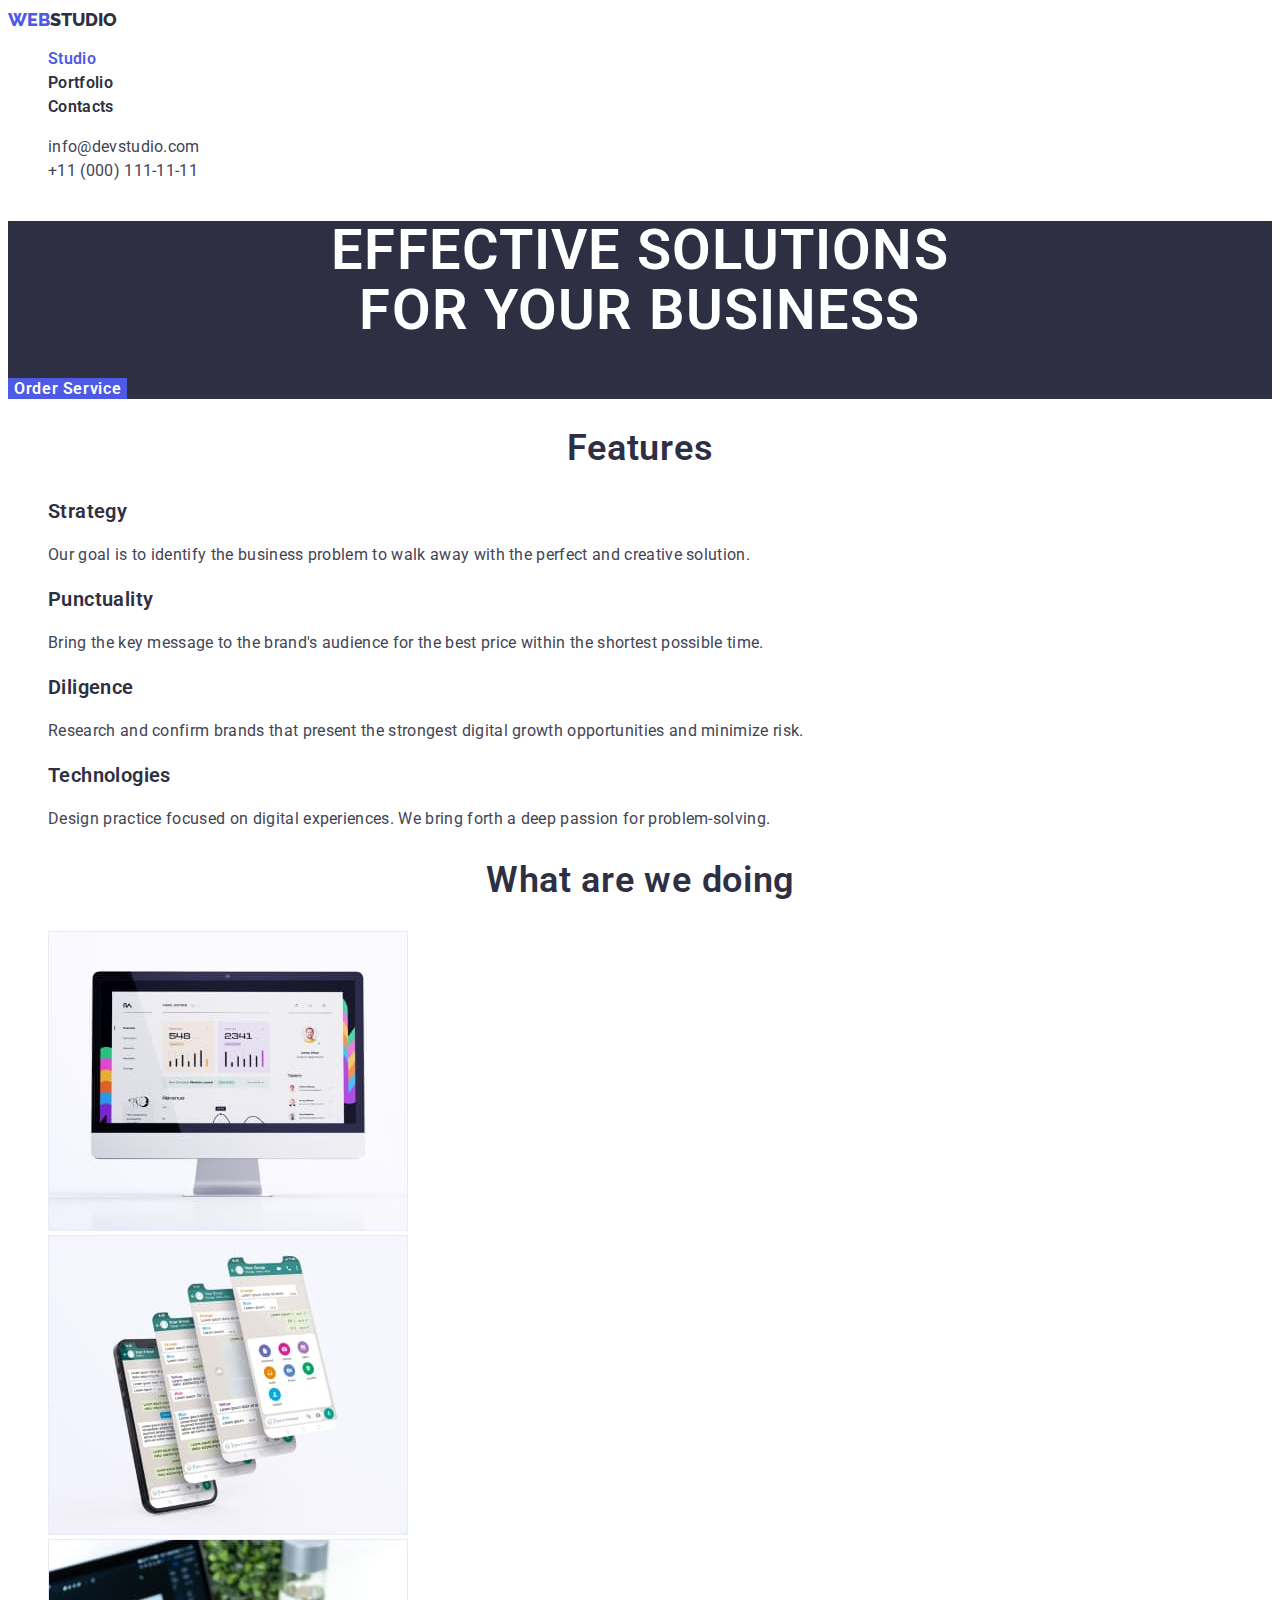
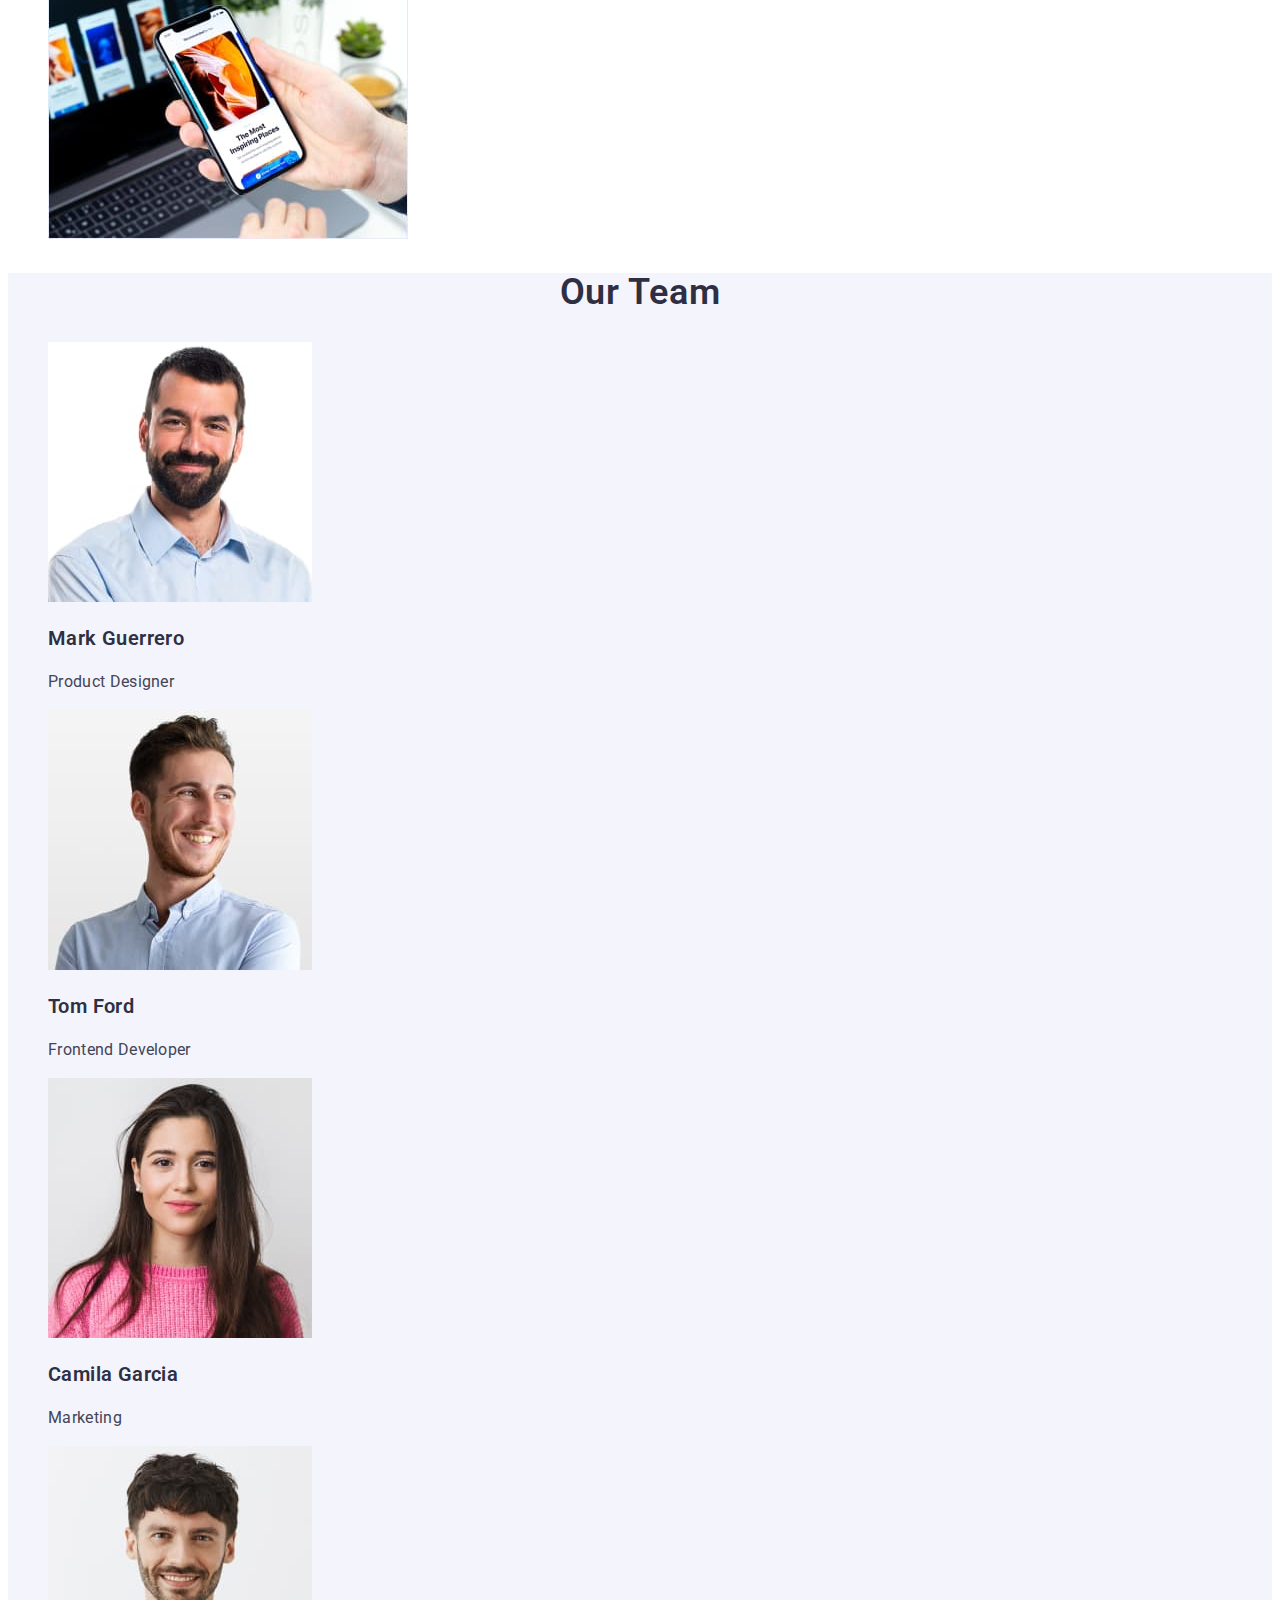
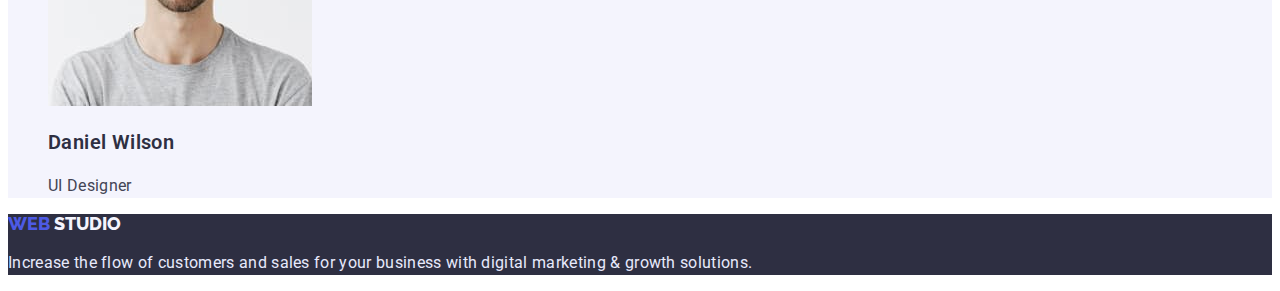
==== index.html @ 4eafece8 "Initial commit" ====
<!DOCTYPE html>
<html lang="en">
  <head>
    <meta charset="UTF-8">
    <meta http-equiv="X-UA-Compatible" content="IE=edge">
    <meta name="viewport" content="width=device-width, initial-scale=1.0">
    <title>Студія</title>
    <link rel="preconnect" href="https://fonts.googleapis.com"> 
    <link rel="preconnect" href="https://fonts.gstatic.com" crossorigin> 
    <link href="https://fonts.googleapis.com/css2?family=Raleway:wght@800&family=Roboto:wght@400;500;700;900&display=swap" rel="stylesheet">
    <link rel="stylesheet" href="./css/styles.css">
  </head>
  <body>
    <!--Header-->
    <header>
      <!--site nav-->
        
            <nav>
              <a class="header-logo" href="./index.html">
                <span class="web">Web</span><span class="studio">Studio</span> 
              </a>
              <ul class="list">
                <li>
                   <a class="link  current" href="./index.html">Studio</a>
                </li>
                <li>
                    <a class="link" href="./portfolio.html">Portfolio</a>
                </li>
                <li>
                    <a class="link" href="">Contacts</a>
                </li>
              </ul>
            </nav>

          <!--Contacts-->
          
          <address class="adress">
            <ul class="list contacts">
              <li>
                <a class="contact-link" href="mailto:info@devstudio.com">info@devstudio.com</a>
              </li>
              <li>
                <a class="contact-link" href="tel:+110001111111">+11 (000) 111-11-11</a>
              </li>
            </ul>
         </address>  
    </header>
    <main>
      <!--Hero-->
      <section class="hero">
        <h1 class="hero-title">Effective Solutions <br> for Your Business</h1>
        <button class="button hero-btn" type="button">Order Service</button>
      </section>
      <!--Features-->
      <section class="features">
        <h2 class="features-title">Features</h2>
        <ul class="list">
          <li>
            <h3 class="title">Strategy</h3>
            <p class="text">
              Our goal is to identify the business problem to walk away with the
              perfect and creative solution.
            </p>
          </li>
          <li>
            <h3 class="title">Punctuality</h3>
            <p class="text">
              Bring the key message to the brand's audience for the best price
              within the shortest possible time.
            </p>
          </li>
          <li>
            <h3 class="title">Diligence</h3>
            <p class="text">
              Research and confirm brands that present the strongest digital
              growth opportunities and minimize risk.
            </p>
          </li>
          <li>
            <h3 class="title">Technologies</h3>
            <p class="text">
              Design practice focused on digital experiences. We bring forth a
              deep passion for problem-solving.
            </p>
          </li>
        </ul>
      </section>
      <!--Work-->
      <section class="work">
        <h2 class="work-title">What are we doing</h2>
        <ul class="list">
          <li>
            <img src="./images/Rectangle71.jpg" alt="Macbook" width="360">
          </li>
          <li>
            <img src="./images/img2.jpg" alt="Iphones" width="360">
          </li>
          <li>
            <img src="./images/img3.jpg" alt="Laptop and phone" width="360">
          </li>
        </ul>
      </section>
      <!--Team-->
      <section class="team">
        <h2 class="team-title">Our Team</h2>
        <ul class="list">
          <li>
            <img src="./images/img.jpg" alt="Product Designer" width="264">
            <h3 class="title">Mark Guerrero</h3>
            <p class="text">Product Designer</p>
          </li>
          <li>
            <img src="./images/img4.jpg" alt="Frontend Developer" width="264">
            <h3 class="title">Tom Ford</h3>
            <p class="text">Frontend Developer</p>
          </li>
          <li>
            <img src="./images/img5.jpg" alt="Marketing" width="264">
            <h3 class="title">Camila Garcia</h3>
            <p class="text">Marketing</p>
          </li>
          <li>
            <img src="./images/img6.jpg" alt="UI Designer" width="264">
            <h3 class="title">Daniel Wilson</h3>
            <p class="text">UI Designer</p>
          </li>
        </ul>
      </section>
    </main>
    <!--Footer-->
    <footer class="footer">
      <a class="footer-logo" href="./index.html"> <span class="web" >Web</span> <span class="studio" >Studio</span> 
      </a>
      <p class="text footer-text">
        Increase the flow of customers and sales for your business with digital
        marketing & growth solutions.
      </p>
    </footer>
  </body>
</html>
---- css/styles.css ----
/*Основные цвета*/
:root {
 --text: #434455;
 --dark: #2E2F42;
--primary-brand: #4D5AE5;
--white: #FFFFFF;
--light: #F4F4FD;
--accent: #E7E9FC;
--pressed-state: #404BBF;
--success:#31D0AA;
}

body {
    color: var(--text);
    background-color: var(--white);

    font-family: roboto, sans-serif;
}

.list {
    list-style: none;
}

/*Студія*/

/*Logo*/

.header-logo {
    font-family: raleway, sans-serif;
    font-weight: 800;
    font-size: 18px;
    line-height: 1.3;

    text-decoration: none;
    text-transform: uppercase;
}

.footer-logo {
    font-family: raleway, sans-serif;
    font-weight: 800;
    font-size: 18px;
    line-height: 1.16;

    text-decoration: none;
    text-transform: uppercase;
}

.web {
    color: var(--primary-brand)
}

.header-logo .studio {
    color: var(--dark);
}

.footer-logo .studio {
    color: var(--light);
}

/*Site nav*/

.link {
    color: var(--dark);

    font-weight: 600;
    font-size: 16px;
    line-height: 1.5;

    letter-spacing: 0.02em;
}

.link:hover {
    color: var(--primary-brand);
}

.link:focus {
    color: var(--primary-brand);
}

.link.current {
    color: var(--primary-brand);
}

/*Contacts*/

.contact-link {
    color: var(--text);

    font-size: 16px;
    line-height: 1.5;

    letter-spacing: 0.02em;
}

.contact-link:hover {
    color: var(--primary-brand);
}

.contact-link:focus {
    color: var(--primary-brand);
}

.link, .contact-link {
    text-decoration: none;
}

/*Adress*/

.adress {
    font-style: normal;
}

/*Hero*/
.hero {
    background-color: var(--dark);
}

.hero-title {
    color: var(--white);
    font-weight: 600;
    font-size: 56px;
    line-height: 1.07;
    letter-spacing: 0.02em;

    text-align: center;
    text-transform: uppercase;
    
}

.hero-btn {
    cursor: pointer;

    color: var(--white);
    background-color: var(--primary-brand);

    font-family: inherit;
    font-weight: 600;
    font-size: 16px;
    line-height: 1.19;
    letter-spacing: 0.04em;
     
    border: transparent;
    font-family: inherit;
}


.features-title, .work-title, .team-title, .portfolio-title {
    color: var(--dark);

    font-weight: 600;
    font-size: 36px;
    line-height: 1.11;
    text-align: center;
    letter-spacing: 0.02em;
} 

.title {
    color: var(--dark);

    font-weight: 600;
    font-size: 20px;
    line-height: 1.2;
    letter-spacing: 0.02em;
}

.text {
    color: var(--text);

    font-size: 16px;
    line-height: 1.5;
    letter-spacing: 0.02em;
}

.team {
    background-color: var(--light);
}

/*Footer*/

.footer {
    background-color: var(--dark);
}

.text.footer-text {
    color: var(--accent);  
}

/*Портфоліо*/

.filter-btn {
    cursor: pointer;

    color: var(--primary-brand);
    background-color: var(--light); 
    
    font-family: inherit;
    font-weight: 600;
    font-size: 16px;
    line-height: 1.5;
    letter-spacing: 0.04em;
    
    border: transparent;
}

.filter-btn:hover {
    background-color: var(--pressed-state);
    color: var(--white);
}

.filter-btn:focus {
    background-color: var(--pressed-state);
    color: var(--white);
}

.link.current {
    color: var(--primary-brand);
}
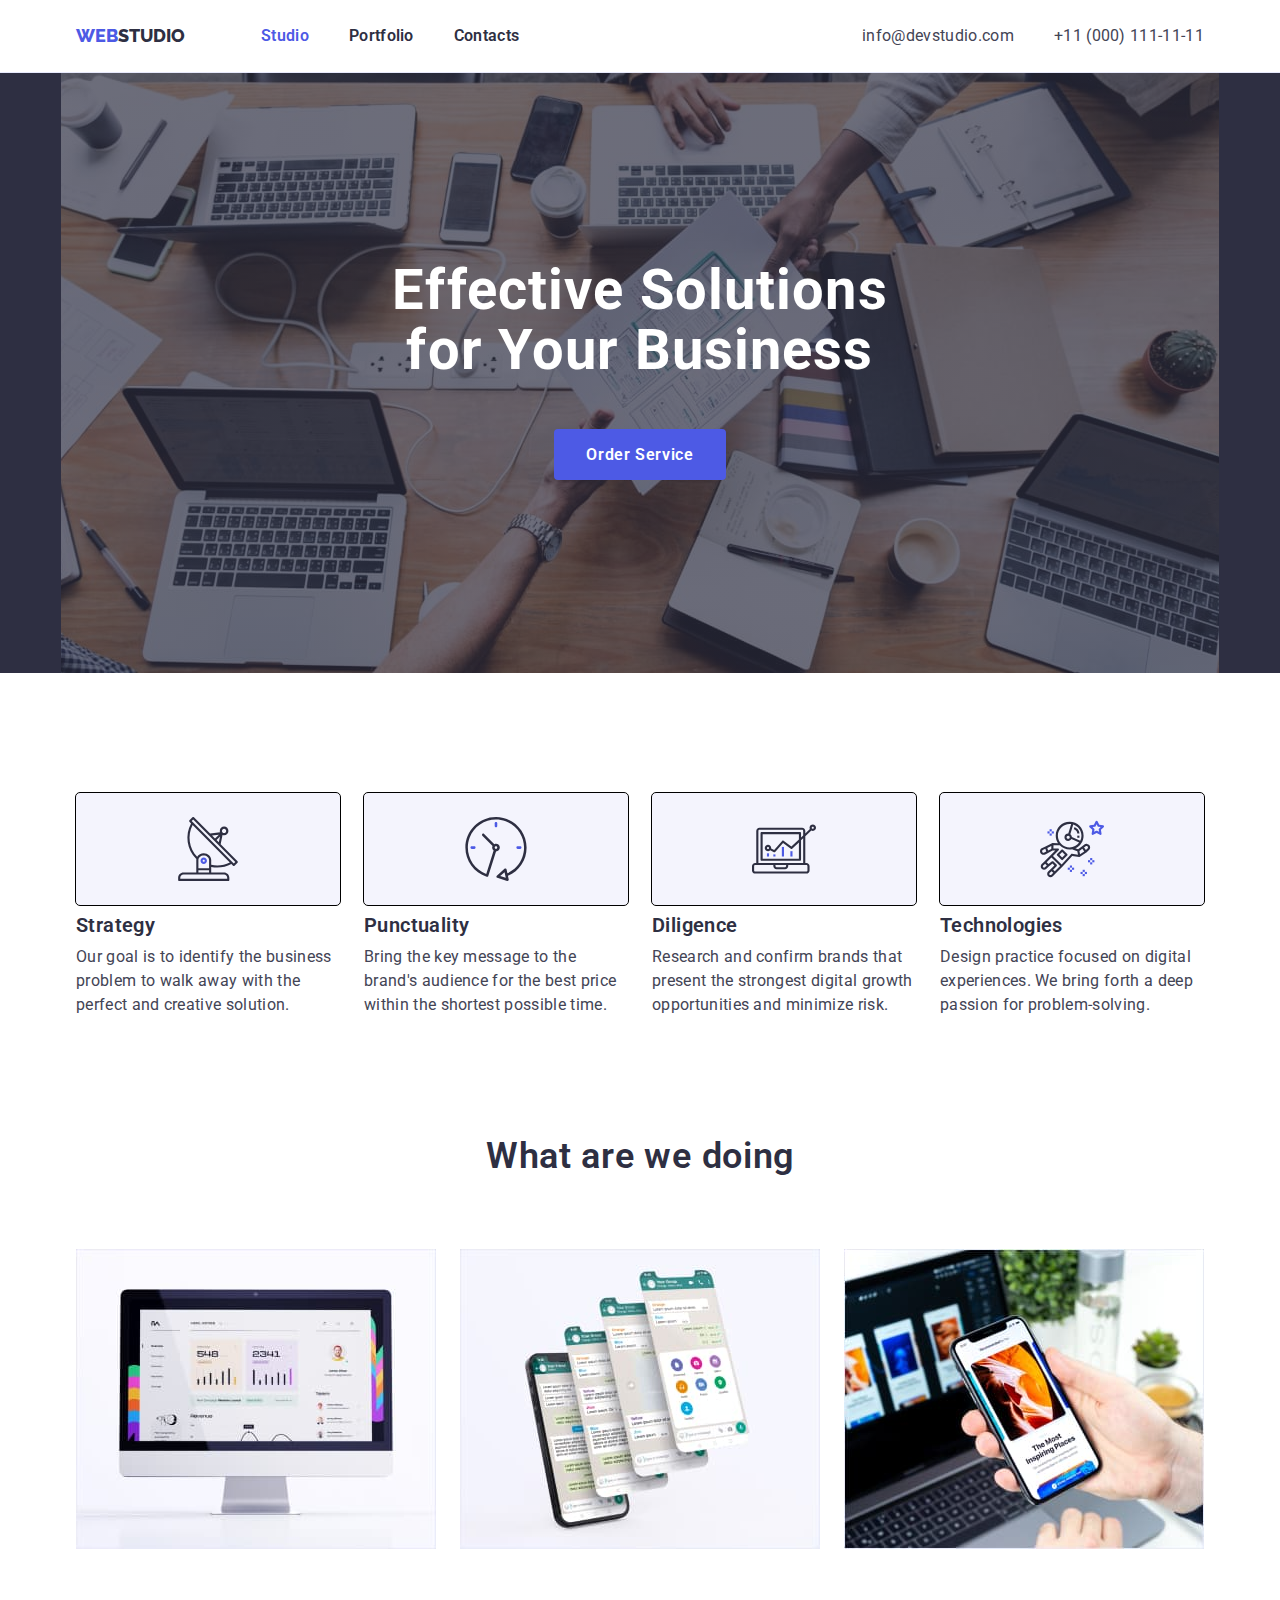
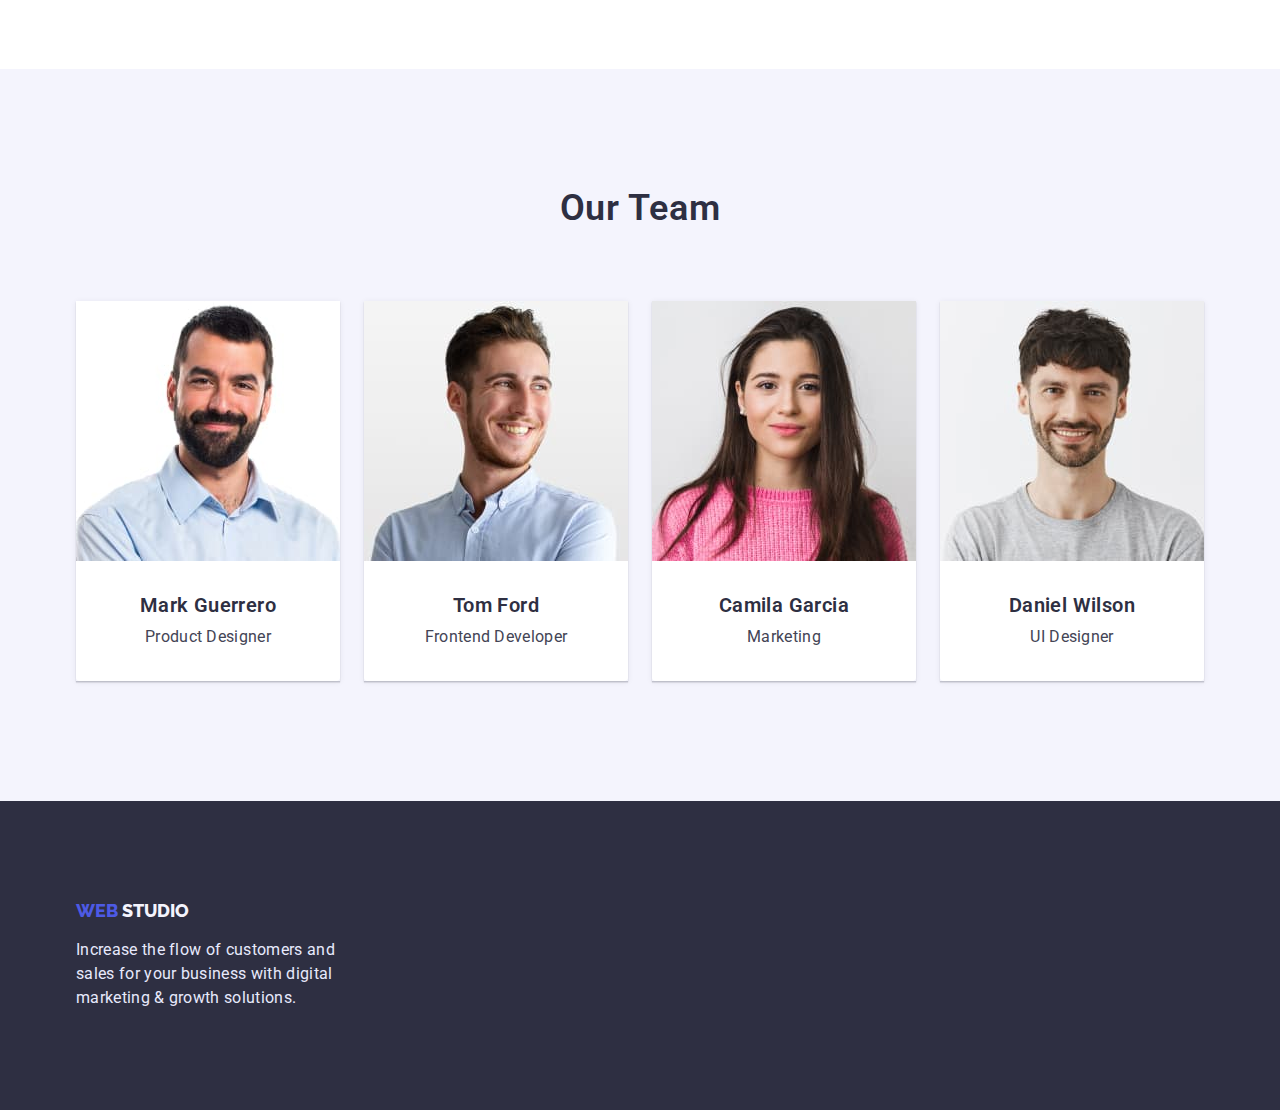
==== commit 65316fbe: "update bg image and Feature icons" ====
--- a/index.html
+++ b/index.html
@@ -8,133 +8,164 @@
     <link rel="preconnect" href="https://fonts.googleapis.com"> 
     <link rel="preconnect" href="https://fonts.gstatic.com" crossorigin> 
     <link href="https://fonts.googleapis.com/css2?family=Raleway:wght@800&family=Roboto:wght@400;500;700;900&display=swap" rel="stylesheet">
+    <link rel="stylesheet" href="https://cdnjs.cloudflare.com/ajax/libs/modern-normalize/1.1.0/modern-normalize.css">
     <link rel="stylesheet" href="./css/styles.css">
   </head>
   <body>
     <!--Header-->
-    <header>
+    <header class="header">
       <!--site nav-->
-        
-            <nav>
+          <div class="container main-nav">
+            <nav class="main-nav">
               <a class="header-logo" href="./index.html">
                 <span class="web">Web</span><span class="studio">Studio</span> 
               </a>
-              <ul class="list">
-                <li>
+              <ul class="site-nav list">
+                <li class="item">
                    <a class="link  current" href="./index.html">Studio</a>
                 </li>
-                <li>
+                <li class="item">
                     <a class="link" href="./portfolio.html">Portfolio</a>
                 </li>
-                <li>
+                <li class="item">
                     <a class="link" href="">Contacts</a>
                 </li>
               </ul>
-            </nav>
-
-          <!--Contacts-->
-          
-          <address class="adress">
-            <ul class="list contacts">
-              <li>
-                <a class="contact-link" href="mailto:info@devstudio.com">info@devstudio.com</a>
-              </li>
-              <li>
-                <a class="contact-link" href="tel:+110001111111">+11 (000) 111-11-11</a>
-              </li>
-            </ul>
-         </address>  
+            </nav> 
+            <!--Contacts-->
+            <address class="adress">
+              <ul class="list contacts">
+                <li class="item">
+                  <a class="contact-link" href="mailto:info@devstudio.com">info@devstudio.com</a>
+                </li>
+                <li class="item">
+                  <a class="contact-link" href="tel:+110001111111">+11 (000) 111-11-11</a>
+                </li>
+              </ul>
+            </address> 
+          </div>
     </header>
     <main>
       <!--Hero-->
       <section class="hero">
-        <h1 class="hero-title">Effective Solutions <br> for Your Business</h1>
-        <button class="button hero-btn" type="button">Order Service</button>
+          <div class="container overlay"> 
+            
+              <h1 class="hero-title">Effective Solutions for Your Business</h1>
+              <button class="hero-btn" type="button">Order Service</button>
+            
+          </div>         
       </section>
+        
+        
       <!--Features-->
       <section class="features">
-        <h2 class="features-title">Features</h2>
-        <ul class="list">
-          <li>
+        <div class="container">
+          <h2 class="features-title">Features</h2>
+        <ul class="list feature-list">
+
+          <li class="item antenna">
             <h3 class="title">Strategy</h3>
             <p class="text">
               Our goal is to identify the business problem to walk away with the
               perfect and creative solution.
             </p>
           </li>
-          <li>
+
+          <li class="item clock">
             <h3 class="title">Punctuality</h3>
             <p class="text">
               Bring the key message to the brand's audience for the best price
               within the shortest possible time.
             </p>
           </li>
-          <li>
+
+          <li class="item diagram">
             <h3 class="title">Diligence</h3>
             <p class="text">
               Research and confirm brands that present the strongest digital
               growth opportunities and minimize risk.
             </p>
           </li>
-          <li>
+
+          <li class="item astronaut">
             <h3 class="title">Technologies</h3>
             <p class="text">
               Design practice focused on digital experiences. We bring forth a
               deep passion for problem-solving.
             </p>
           </li>
+
         </ul>
+        </div>
+        
       </section>
       <!--Work-->
-      <section class="work">
-        <h2 class="work-title">What are we doing</h2>
-        <ul class="list">
-          <li>
-            <img src="./images/Rectangle71.jpg" alt="Macbook" width="360">
+      <section class="work-content">
+        <div class="container">
+          <h2 class="work-title">What are we doing</h2>
+        <ul class="list work-list">
+          <li class="work-element">
+            <img class="image" src="./images/Rectangle71.jpg" alt="Macbook" width="360">
           </li>
-          <li>
-            <img src="./images/img2.jpg" alt="Iphones" width="360">
+          <li class="work-element">
+            <img class="image" src="./images/img2.jpg" alt="Iphones" width="360">
           </li>
-          <li>
-            <img src="./images/img3.jpg" alt="Laptop and phone" width="360">
+          <li class="work-element">
+            <img class="image" src="./images/img3.jpg" alt="Laptop and phone" width="360">
           </li>
         </ul>
+        </div>
+        
       </section>
       <!--Team-->
       <section class="team">
-        <h2 class="team-title">Our Team</h2>
-        <ul class="list">
-          <li>
-            <img src="./images/img.jpg" alt="Product Designer" width="264">
-            <h3 class="title">Mark Guerrero</h3>
-            <p class="text">Product Designer</p>
+        <div class="container">
+          <h2 class="team-title">Our Team</h2>
+        <ul class="list team-list">
+          <li class="team-element">
+            <img class="image" src="./images/img.jpg" alt="Product Designer" width="264">
+            <div class="team-content">
+              <h3 class="title">Mark Guerrero</h3>
+              <p class="text">Product Designer</p>
+            </div>
           </li>
-          <li>
-            <img src="./images/img4.jpg" alt="Frontend Developer" width="264">
-            <h3 class="title">Tom Ford</h3>
-            <p class="text">Frontend Developer</p>
+          <li class="team-element">
+            <img class="image" src="./images/img4.jpg" alt="Frontend Developer" width="264">
+            <div class="team-content">
+              <h3 class="title">Tom Ford</h3>
+              <p class="text">Frontend Developer</p>
+            </div>           
           </li>
-          <li>
-            <img src="./images/img5.jpg" alt="Marketing" width="264">
-            <h3 class="title">Camila Garcia</h3>
-            <p class="text">Marketing</p>
+          <li class="team-element">
+            <img class="image" src="./images/img5.jpg" alt="Marketing" width="264">
+            <div class="team-content">
+              <h3 class="title">Camila Garcia</h3>
+              <p class="text">Marketing</p>
+            </div>            
           </li>
-          <li>
-            <img src="./images/img6.jpg" alt="UI Designer" width="264">
-            <h3 class="title">Daniel Wilson</h3>
-            <p class="text">UI Designer</p>
+          <li class="team-element">
+            <img class="image" src="./images/img6.jpg" alt="UI Designer" width="264">
+            <div class="team-content">
+              <h3 class="title">Daniel Wilson</h3>
+              <p class="text">UI Designer</p>
+            </div>            
           </li>
         </ul>
+        </div>
+        
       </section>
     </main>
     <!--Footer-->
     <footer class="footer">
-      <a class="footer-logo" href="./index.html"> <span class="web" >Web</span> <span class="studio" >Studio</span> 
-      </a>
-      <p class="text footer-text">
-        Increase the flow of customers and sales for your business with digital
-        marketing & growth solutions.
-      </p>
+      <div class="container">
+        <a class="footer-logo" href="./index.html"> <span class="web" >Web</span> <span class="studio" >Studio</span> 
+          </a>
+          <p class="text footer-text">
+            Increase the flow of customers and sales for your business with digital
+            marketing & growth solutions.
+          </p>
+      </div>
+      
     </footer>
   </body>
 </html>
--- a/css/styles.css
+++ b/css/styles.css
@@ -10,15 +10,48 @@
 --success:#31D0AA;
 }
 
+html {
+box-sizing: border-box;
+}
+
+*,
+*: :before,
+*: :after {
+box-sizing: inherit;
+}
+
 body {
     color: var(--text);
     background-color: var(--white);
 
     font-family: roboto, sans-serif;
+
+    margin: 0;
+}
+
+h1, h2, h3, p, ul {
+    margin-top: 0;
+    margin-bottom: 0;
+}
+
+.container {
+  
+    width: 1158px;
+    margin-left: auto;
+    margin-right: auto;
+    padding-left: 15px;
+    padding-right: 15px;
+    
+}
+
+.header {
+    border-bottom: 1px solid #E7E9FC;
 }
 
 .list {
     list-style: none;
+    margin: 0;
+    padding: 0;
 }
 
 /*Студія*/
@@ -33,6 +66,8 @@
 
     text-decoration: none;
     text-transform: uppercase;
+
+    display: inline-block;
 }
 
 .footer-logo {
@@ -43,6 +78,10 @@
 
     text-decoration: none;
     text-transform: uppercase;
+
+    display: inline-block;
+   
+    margin-bottom: 16px;
 }
 
 .web {
@@ -57,9 +96,30 @@
     color: var(--light);
 }
 
+
+
+.main-nav,
+.adress {
+    display: flex;
+    align-items: center;
+}
+    
+
 /*Site nav*/
 
-.link {
+.site-nav {
+    display: flex;
+
+    margin-left: 76px;
+}
+
+.site-nav .item:not(:last-child) {
+    margin-right: 40px;
+}
+
+.site-nav .link {
+    display: block;
+
     color: var(--dark);
 
     font-weight: 600;
@@ -67,6 +127,9 @@
     line-height: 1.5;
 
     letter-spacing: 0.02em;
+
+    padding-top: 24px;
+    padding-bottom: 24px;
 }
 
 .link:hover {
@@ -82,6 +145,14 @@
 }
 
 /*Contacts*/
+
+.contacts {
+    display: flex;
+}
+
+.contacts .item:not(:last-child) {
+    margin-right: 40px;
+}
 
 .contact-link {
     color: var(--text);
@@ -108,26 +179,52 @@
 
 .adress {
     font-style: normal;
+
+    margin-left: auto;
 }
 
 /*Hero*/
+
 .hero {
+    text-align: center;
     background-color: var(--dark);
-}
+
+    }
+
+.container.overlay {
+    max-width: 1440px;
+    height: 600px;
+    margin-right: auto;
+    margin-left: auto;
+
+    background-image: linear-gradient(rgba(46, 47, 66, 0.7), rgba(46, 47, 66, 0.7)),
+    url(../images/people-office.jpg);
+    background-size: cover;
+    background-repeat: no-repeat;
+    background-position: center;
+}
+
+
 
 .hero-title {
     color: var(--white);
-    font-weight: 600;
+    font-weight: 700;
     font-size: 56px;
     line-height: 1.07;
     letter-spacing: 0.02em;
 
-    text-align: center;
-    text-transform: uppercase;
-    
+    width: 496px;
+
+    margin-left: auto;
+    margin-right: auto;
+    margin-bottom: 48px;
+
+    padding-top: 188px;
 }
 
 .hero-btn {
+    display: inline-block;
+
     cursor: pointer;
 
     color: var(--white);
@@ -138,13 +235,18 @@
     font-size: 16px;
     line-height: 1.19;
     letter-spacing: 0.04em;
+
+    align-items: center;
+    padding: 16px 32px 16px 32px;
+    min-width: 169px;
+    border-radius: 4px;
      
     border: transparent;
     font-family: inherit;
 }
 
 
-.features-title, .work-title, .team-title, .portfolio-title {
+.work-title, .team-title, .portfolio-title {
     color: var(--dark);
 
     font-weight: 600;
@@ -152,7 +254,89 @@
     line-height: 1.11;
     text-align: center;
     letter-spacing: 0.02em;
+    margin-top: 0;
 } 
+
+/*Features*/
+
+.features {
+    padding-top: 120px;
+    padding-bottom: 120px;
+}
+
+.feature-list {
+    display: flex;
+}
+
+.feature-list .item {
+    width: 264px;
+}
+
+.feature-list > .item::before { 
+    content: "";
+    height: 112px;
+    display: block;
+    outline: 1px solid black;
+    background-size: auto;
+    background-repeat: no-repeat;
+    background-position: center;
+    background-color: #F4F4FD;
+    border-radius: 4px;
+
+    margin-bottom: 8px;
+    
+}
+
+.item.antenna::before {
+    background-image: url(../images/antenna.svg)
+}
+
+.item.clock::before {
+    background-image: url(../images/clock.svg);
+}
+
+.item.diagram::before {
+   background-image: url(../images/diagram.svg); 
+}
+.item.astronaut::before {
+    background-image: url(../images/astronaut.svg);
+}
+
+.feature-list .item:not(:last-child) {
+    margin-right: 24px;
+}
+
+.features-title {
+    color: var(--dark);
+
+    font-weight: 600;
+    font-size: 36px;
+    line-height: 1.11;
+    text-align: center;
+    letter-spacing: 0.02em;
+    
+    display: none;
+}
+
+/*Work*/
+
+.work-content {
+    padding-top: 0;
+    padding-bottom: 120px; 
+}
+
+.work-list {
+    display: flex;
+}
+
+.work-element {
+    width: 360px;
+    margin-right: 24px;
+}
+
+.work-element:last-child {
+    margin-right: 0;
+}
 
 .title {
     color: var(--dark);
@@ -161,6 +345,8 @@
     font-size: 20px;
     line-height: 1.2;
     letter-spacing: 0.02em;
+
+    margin-bottom: 8px;
 }
 
 .text {
@@ -171,21 +357,87 @@
     letter-spacing: 0.02em;
 }
 
+.work-title, .team-title {
+    margin-bottom: 72px;
+}
+
+/*Team*/
+
 .team {
     background-color: var(--light);
+    padding-top: 120px;
+    padding-bottom: 120px;
+
+}
+
+.team-list {
+    display: flex;
+}
+
+.team-element {
+    margin-right: 24px;
+
+    box-shadow: 0px 1px 6px rgba(46, 47, 66, 0.08), 0px 1px 1px rgba(46, 47, 66, 0.16), 0px 2px 1px rgba(46, 47, 66, 0.08);
+}
+
+.team-element:last-child {
+    margin-right: 0;
+}
+
+img {
+   display: block; 
+   max-width:100%;  
+}
+
+.team-content {
+    background-color: #FFFFFF;
+
+    padding-top: 32px;
+    padding-bottom: 32px;
+
+    text-align: center;
+
+    border-radius: 0px 0px 4px 4px;
 }
 
 /*Footer*/
 
 .footer {
     background-color: var(--dark);
+    padding-top: 100px;
+    padding-bottom: 100px;
 }
 
 .text.footer-text {
-    color: var(--accent);  
+    color: var(--accent); 
+    width: 264px;
+    
 }
 
 /*Портфоліо*/
+
+.portfolio {
+    padding-top: 96px;
+    padding-bottom: 120px;
+}
+
+.portfolio-title {
+    display: none;
+}
+
+.buttons-list {
+    display: flex;
+    justify-content: center;
+    margin-bottom: 72px;
+    
+}
+
+.btn-element {
+    margin-right: 24px;
+}
+.btn-element:last-child {
+    margin-right: 0;
+}
 
 .filter-btn {
     cursor: pointer;
@@ -200,19 +452,54 @@
     letter-spacing: 0.04em;
     
     border: transparent;
+    border: 1px solid #E7E9FC;
+    border-radius: 4px;
+
+    padding: 12px 24px;
+
 }
 
 .filter-btn:hover {
     background-color: var(--pressed-state);
     color: var(--white);
+    box-shadow: 0px 3px 1px rgba(0, 0, 0, 0.1), 0px 2px 1px rgba(0, 0, 0, 0.08), 0px 2px 2px rgba(0, 0, 0, 0.12);
 }
 
 .filter-btn:focus {
     background-color: var(--pressed-state);
     color: var(--white);
+    box-shadow: 0px 3px 1px rgba(0, 0, 0, 0.1), 0px 2px 1px rgba(0, 0, 0, 0.08), 0px 2px 2px rgba(0, 0, 0, 0.12);
 }
 
 .link.current {
     color: var(--primary-brand);
 }
 
+.project-list {
+    display: flex;
+    flex-wrap: wrap;
+    
+}
+
+.project-element {
+    margin-right: 24px;
+    margin-bottom: 48px;
+}
+
+.project-element:nth-child(3n) {
+    margin-right: 0;
+}
+
+.project-element:nth-last-child(-n + 3) {
+    margin-bottom: 0;
+}
+
+.project-content {
+    padding-top: 0;
+    padding-bottom: 0;
+    padding-left: 16px;
+    padding-right: 16px;
+    border-left: 1px solid #E7E9FC;;
+    border-right: 1px solid #E7E9FC;
+    border-bottom: 1px solid #E7E9FC;
+}
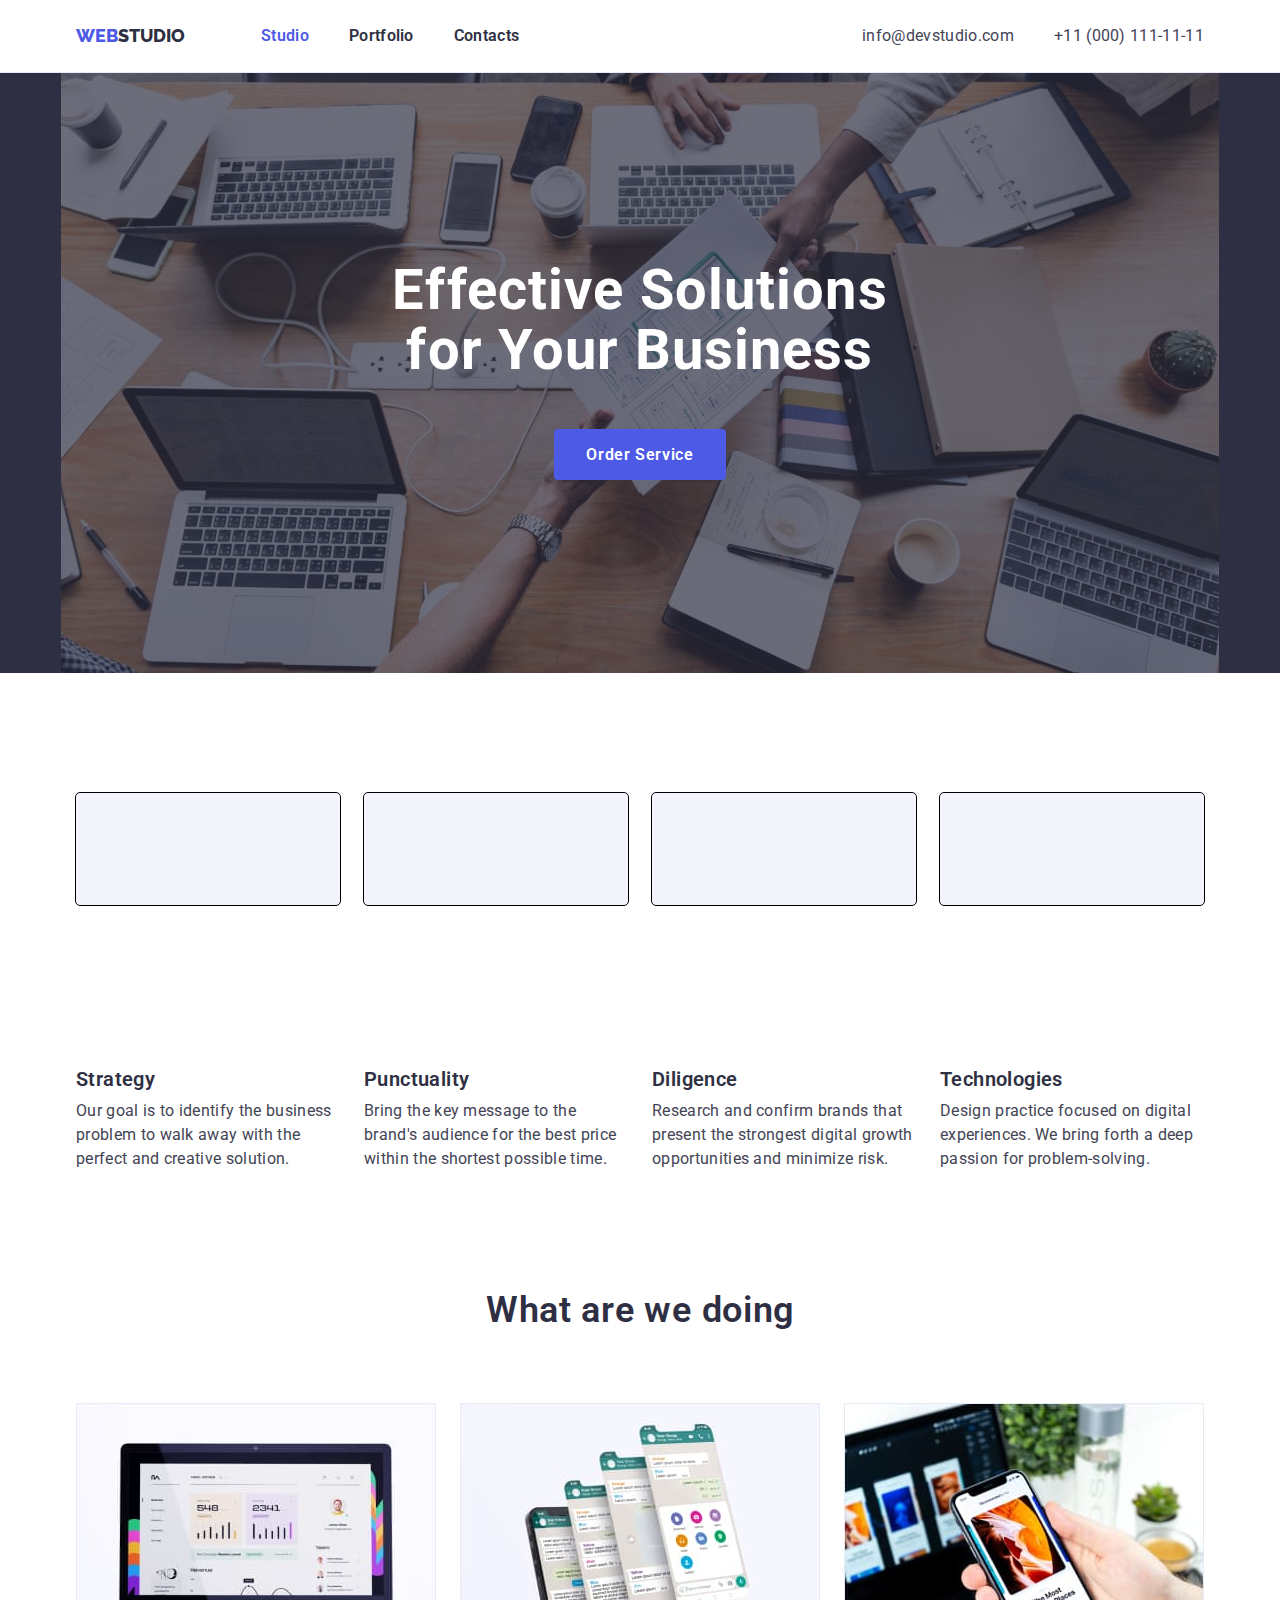
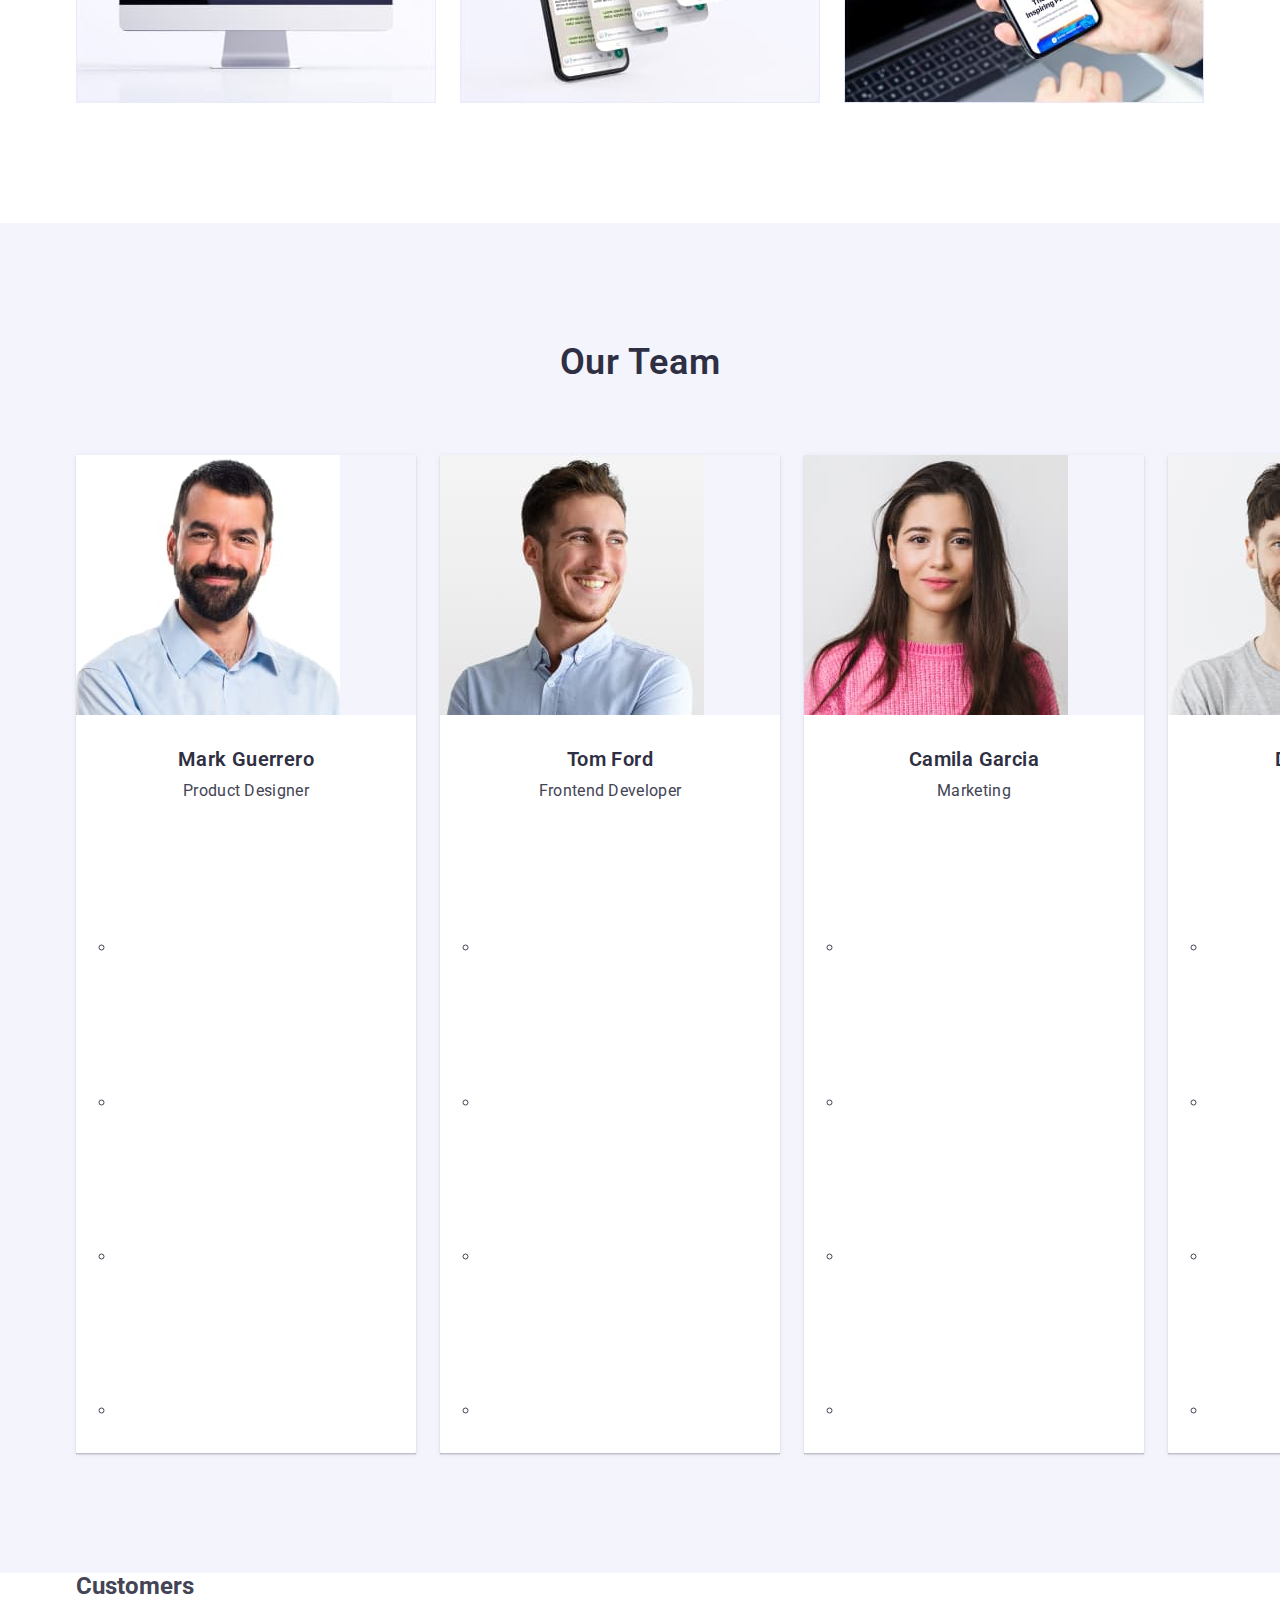
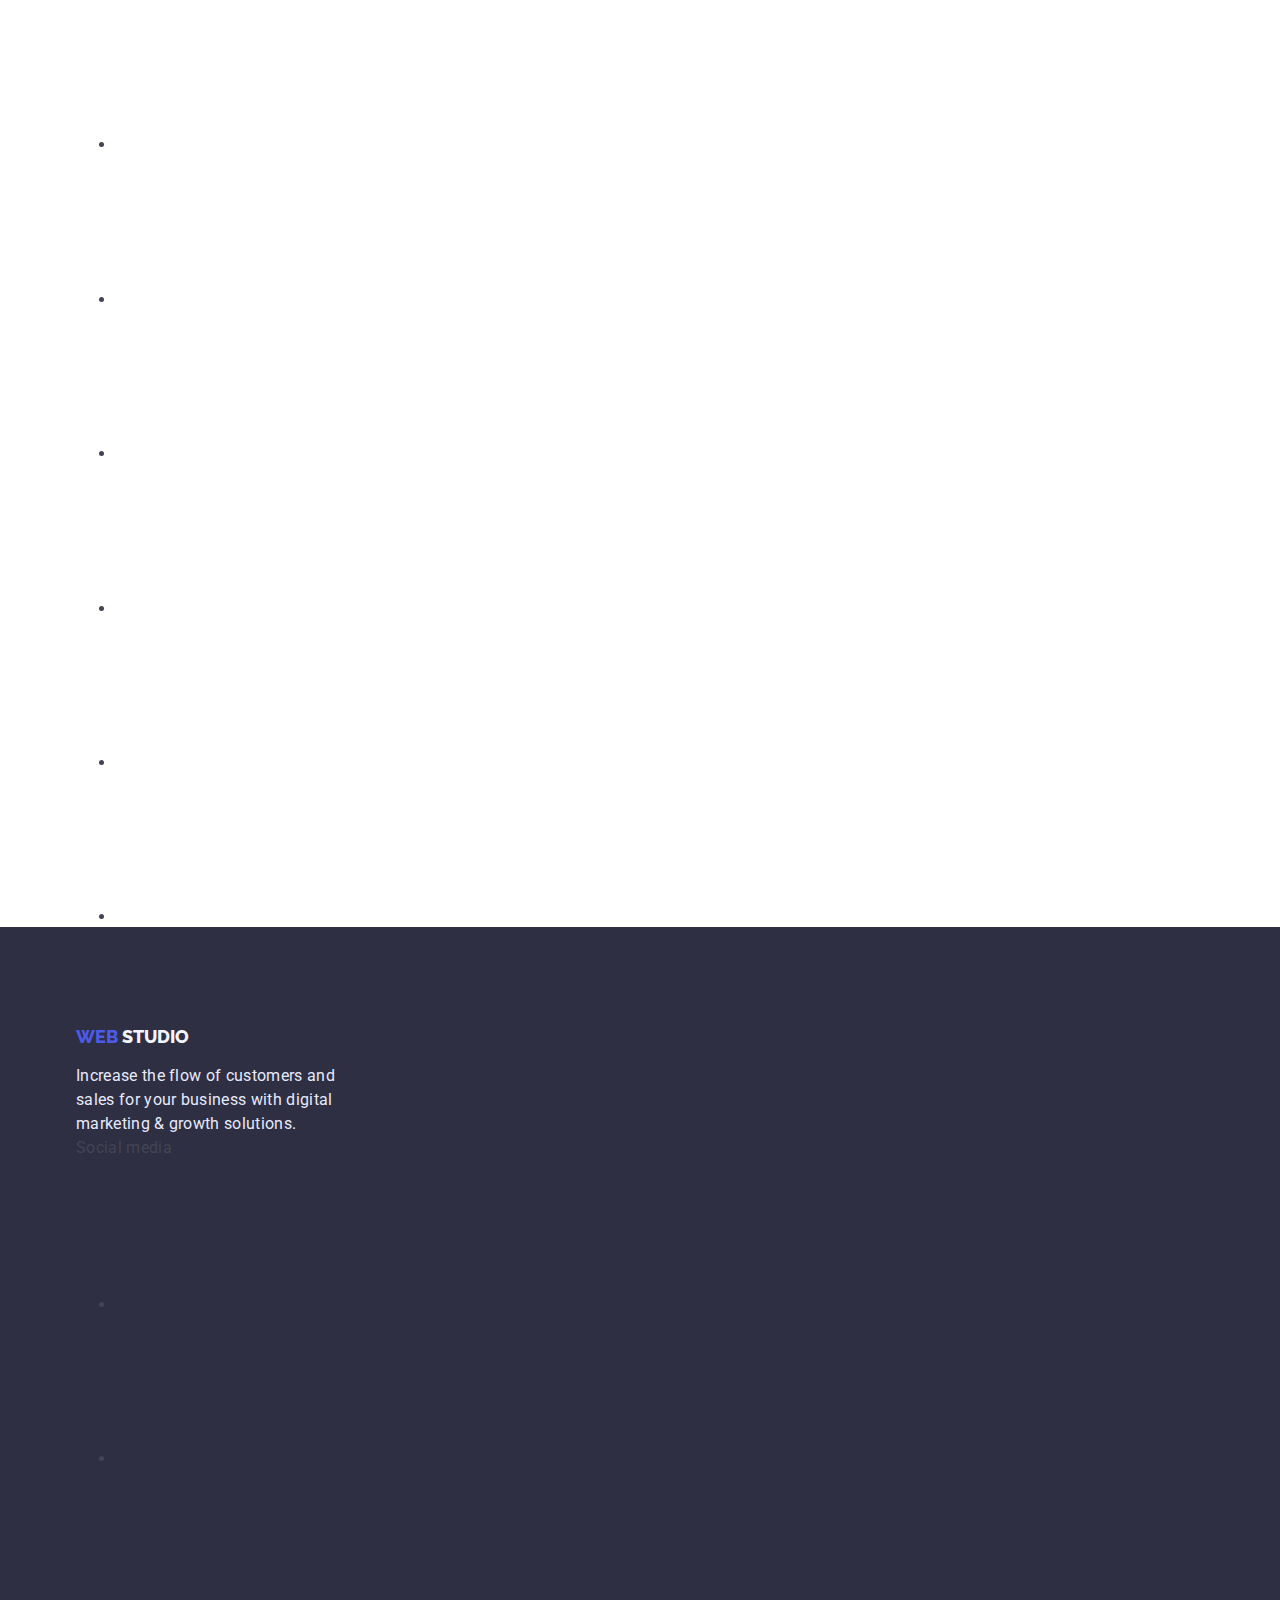
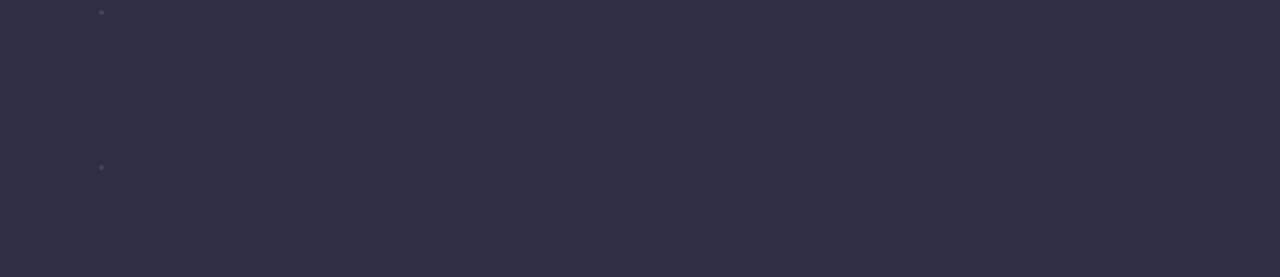
==== commit 447db2b0: "update classes in index.html" ====
--- a/index.html
+++ b/index.html
@@ -63,36 +63,57 @@
           <h2 class="features-title">Features</h2>
         <ul class="list feature-list">
 
-          <li class="item antenna">
+          <li class="item">
+            <div class="thumb">
+              <svg class="feature-icon">
+                <use href="./images/icons.svg#icon-antenna"></use>
+              </svg>
+            </div>
             <h3 class="title">Strategy</h3>
             <p class="text">
               Our goal is to identify the business problem to walk away with the
               perfect and creative solution.
-            </p>
-          </li>
-
-          <li class="item clock">
+            </p>  
+          </li>
+
+          <li class="item">
+            <div class="thumb">
+              <svg class="feature-icon">
+                <use href="./images/icons.svg#icon-clock"></use>
+              </svg>
+            </div>
             <h3 class="title">Punctuality</h3>
             <p class="text">
               Bring the key message to the brand's audience for the best price
               within the shortest possible time.
-            </p>
-          </li>
-
-          <li class="item diagram">
-            <h3 class="title">Diligence</h3>
+            </p>  
+          </li>
+
+          <li class="item">
+            <div class="thumb">
+              <svg class="feature-icon" >
+                <use href="./images/icons.svg#icon-diagram"></use>
+              </svg>
+            </div>
+              <h3 class="title">Diligence</h3>
             <p class="text">
               Research and confirm brands that present the strongest digital
               growth opportunities and minimize risk.
             </p>
           </li>
 
-          <li class="item astronaut">
+          <li class="item">
+            <div class="thumb">
+              <svg class="feature-icon">
+                <use href="./images/icons.svg#icon-astronaut"></use>
+              </svg>
+            </div>
             <h3 class="title">Technologies</h3>
             <p class="text">
               Design practice focused on digital experiences. We bring forth a
               deep passion for problem-solving.
             </p>
+            
           </li>
 
         </ul>
@@ -122,18 +143,78 @@
         <div class="container">
           <h2 class="team-title">Our Team</h2>
         <ul class="list team-list">
+
           <li class="team-element">
             <img class="image" src="./images/img.jpg" alt="Product Designer" width="264">
             <div class="team-content">
               <h3 class="title">Mark Guerrero</h3>
               <p class="text">Product Designer</p>
-            </div>
-          </li>
+              <ul class="social-links">
+                <li class="social-link">
+                  <a class="instagram-link" href=""></a>
+                  <svg class="icon">
+                    <use href="./images/icons.svg#icon-instagram"></use>
+                  </svg>
+                </li>
+
+                <li class="social-link">
+                  <a class="twitter-link" href="" ></a>
+                  <svg class="icon">
+                    <use href="./images/icons.svg#icon-twitter"></use>
+                  </svg>
+                </li>
+
+                <li class="social-link">
+                  <a class="facebook-link" href="" ></a>
+                  <svg class="icon">
+                    <use href="./images/icons.svg#icon-facebook-1"></use>
+                  </svg>
+                </li>
+
+                <li class="social-link">
+                  <a class="linkedin-link" href="" ></a>
+                  <svg class="icon">
+                    <use href="./images/icons.svg#icon-linkedin"></use>
+                  </svg>
+                </li> 
+              </ul>
+            </div>
+
+
           <li class="team-element">
             <img class="image" src="./images/img4.jpg" alt="Frontend Developer" width="264">
             <div class="team-content">
               <h3 class="title">Tom Ford</h3>
               <p class="text">Frontend Developer</p>
+              <ul class="social-links">
+                <li class="social-link">
+                  <a class="instagram-link" href="" ></a>
+                  <svg class="icon">
+                    <use href="./images/icons.svg#icon-instagram"></use>
+                  </svg>
+                </li>
+
+                <li class="social-link">
+                  <a class="twitter-link" href="" ></a>
+                  <svg class="icon">
+                    <use href="./images/icons.svg#icon-twitter"></use>
+                  </svg>
+                </li>
+
+                <li class="social-link">
+                  <a class="facebook-link" href="" ></a>
+                  <svg class="icon">
+                    <use href="./images/icons.svg#icon-facebook-1"></use>
+                  </svg>
+                </li>
+
+                <li class="social-link">
+                  <a class="linkedin-link" href="" ></a>
+                  <svg class="icon">
+                    <use href="./images/icons.svg#icon-linkedin"></use>
+                  </svg>
+                </li> 
+              </ul>
             </div>           
           </li>
           <li class="team-element">
@@ -141,6 +222,35 @@
             <div class="team-content">
               <h3 class="title">Camila Garcia</h3>
               <p class="text">Marketing</p>
+              <ul class="social-links">
+                <li class="social-link">
+                  <a class="instagram-link" href="" ></a>
+                  <svg class="icon">
+                    <use href="./images/icons.svg#icon-instagram"></use>
+                  </svg>
+                </li>
+
+                <li class="social-link">
+                  <a class="twitter-link" href="" ></a>
+                  <svg class="icon">
+                    <use href="./images/icons.svg#icon-twitter"></use>
+                  </svg>
+                </li>
+
+                <li class="social-link">
+                  <a class="facebook-link" href="" ></a>
+                  <svg class="icon">
+                    <use href="./images/icons.svg#icon-facebook-1"></use>
+                  </svg>
+                </li>
+
+                <li class="social-link">
+                  <a class="linkedin-link" href="" ></a>
+                  <svg class="icon">
+                    <use href="./images/icons.svg#icon-linkedin"></use>
+                  </svg>
+                </li> 
+              </ul>
             </div>            
           </li>
           <li class="team-element">
@@ -148,25 +258,163 @@
             <div class="team-content">
               <h3 class="title">Daniel Wilson</h3>
               <p class="text">UI Designer</p>
+              <ul class="social-links">
+                <li class="social-link">
+                  <a class="instagram-link" href="" ></a>
+                  <svg class="icon">
+                    <use href="./images/icons.svg#icon-instagram"></use>
+                  </svg>
+                </li>
+
+                <li class="social-link">
+                  <a class="twitter-link" href="" ></a>
+                  <svg class="icon">
+                    <use href="./images/icons.svg#icon-twitter"></use>
+                  </svg>
+                </li>
+
+                <li class="social-link">
+                  <a class="facebook-link" href="" ></a>
+                  <svg class="icon">
+                    <use href="./images/icons.svg#icon-facebook-1"></use>
+                  </svg>
+                </li>
+
+                <li class="social-link">
+                  <a class="linkedin-link" href="" ></a>
+                  <svg class="icon">
+                    <use href="./images/icons.svg#icon-linkedin"></use>
+                  </svg>
+                </li> 
+              </ul>
             </div>            
           </li>
         </ul>
         </div>
         
       </section>
+  <!--Customers-->
+
+      <section class="customers">
+      <div class="container">
+        <h2 class="customers-title">Customers</h2>
+        <ul class="customers-list">
+          
+          <li class="customer-link">
+            <div class="client-logo">
+            <a href=""></a>
+            <svg class="icon">
+              <use href="./images/icons.svg#icon-group-1"></use>
+            </svg>
+            </div>
+          </li>
+
+          <li class="customer-link">
+            <div class="client-logo">
+              <a href=""></a>
+                <svg class="icon">
+              <use href="./images/icons.svg#icon-group-2"></use>
+            </svg>
+            </div>
+          </li>
+
+          <li class="customer-link">
+            <div class="client-logo">
+              <a href=""></a>
+                <svg class="icon">
+              <use href="./images/icons.svg#icon-group-3"></use>
+            </svg>
+            </div>
+          </li>
+
+          <li class="customer-link">
+            <div class="client-logo">
+              <a href=""></a>
+                <svg class="icon">
+              <use href="./images/icons.svg#icon-group-4"></use>
+            </svg>
+            </div>
+          </li>
+
+          <li class="customer-link">
+            <div class="client-logo">
+              <a href=""></a>
+                <svg class="icon">
+              <use href="./images/icons.svg#icon-group-5"></use>
+            </svg>
+            </div>
+          </li>
+
+          <li class="customer-link">
+            <div class="client-logo">
+              <a href=""></a>
+                <svg class="icon">
+              <use href="./images/icons.svg#icon-group-6"></use>
+            </svg>
+            </div>
+          </li>
+          
+        </ul>
+        
+      </div>
+    </section>
+
     </main>
     <!--Footer-->
     <footer class="footer">
       <div class="container">
-        <a class="footer-logo" href="./index.html"> <span class="web" >Web</span> <span class="studio" >Studio</span> 
-          </a>
-          <p class="text footer-text">
-            Increase the flow of customers and sales for your business with digital
-            marketing & growth solutions.
-          </p>
+          <div class="footer-content">
+            <a class="footer-logo" href="./index.html"> <span class="web" >Web</span> <span class="studio" >Studio</span> 
+            </a>
+          
+            <p class="text footer-text">
+              Increase the flow of customers and sales for your business with digital
+              marketing & growth solutions.
+            </p>
+          </div>
+
+        <div class="footer-thumb">
+          <p class="text link-text">Social media</p>
+        
+          <ul class="footer-social-links">  
+            <li class="footer-social-link">
+              
+              <a class="instagram-link" href="" ></a>
+                  <svg class="icon">
+                    <use href="./images/icons.svg#icon-instagram"></use>
+                  </svg>
+            </li>
+              
+            <li class="footer-social-link">
+              <a class="twitter-link" href="" ></a>
+                  <svg class="icon">
+                    <use href="./images/icons.svg#icon-twitter"></use>
+                  </svg>
+            </li>
+
+            <li class="footer-social-link">
+              <a class="facebook-link" href="" ></a>
+                  <svg class="icon">
+                    <use href="./images/icons.svg#icon-facebook-1"></use>
+                  </svg>
+            </li>
+
+            <li class="footer-social-link">
+              <a class="linkedin-link" href="" ></a>
+                  <svg class="icon">
+                    <use href="./images/icons.svg#icon-linkedin"></use>
+                  </svg>
+            </li>
+       
+          </ul>
+        </div>
+        
       </div>
       
     </footer>
   </body>
 </html>
 
+
+
+
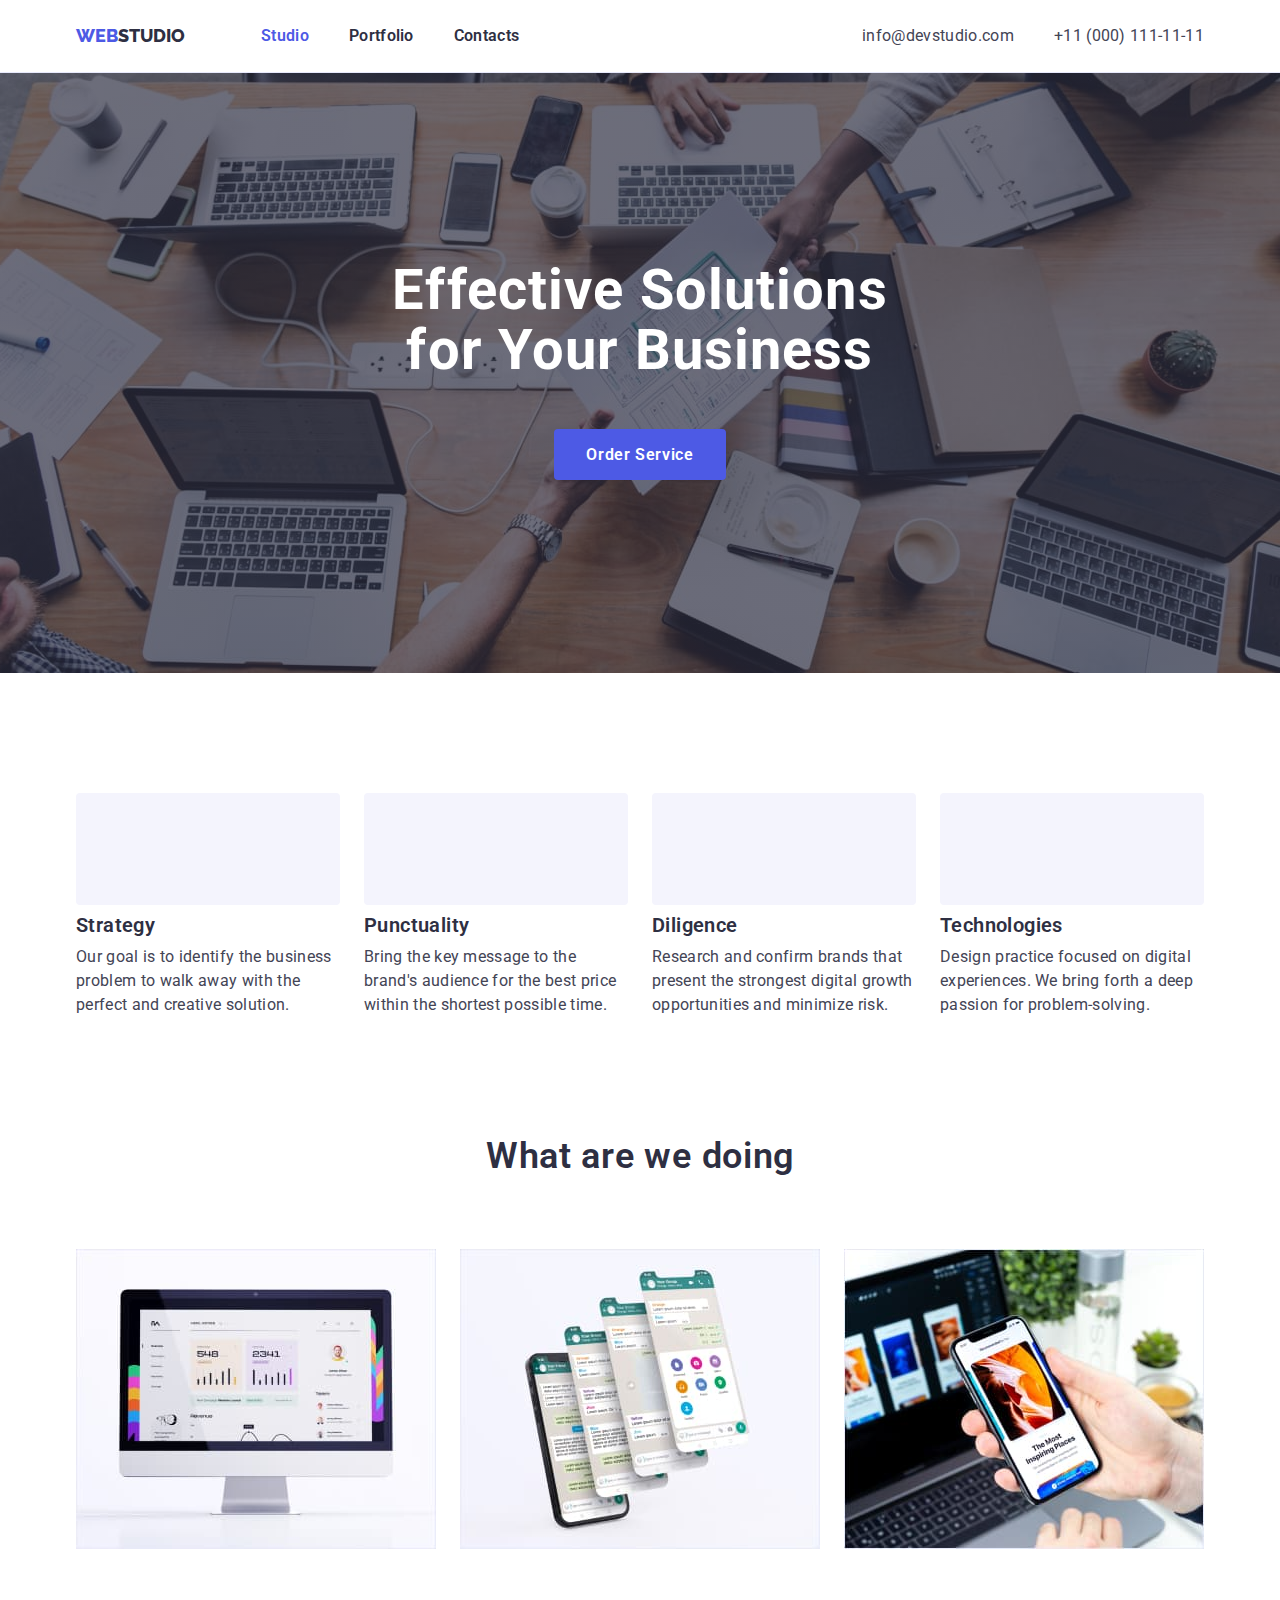
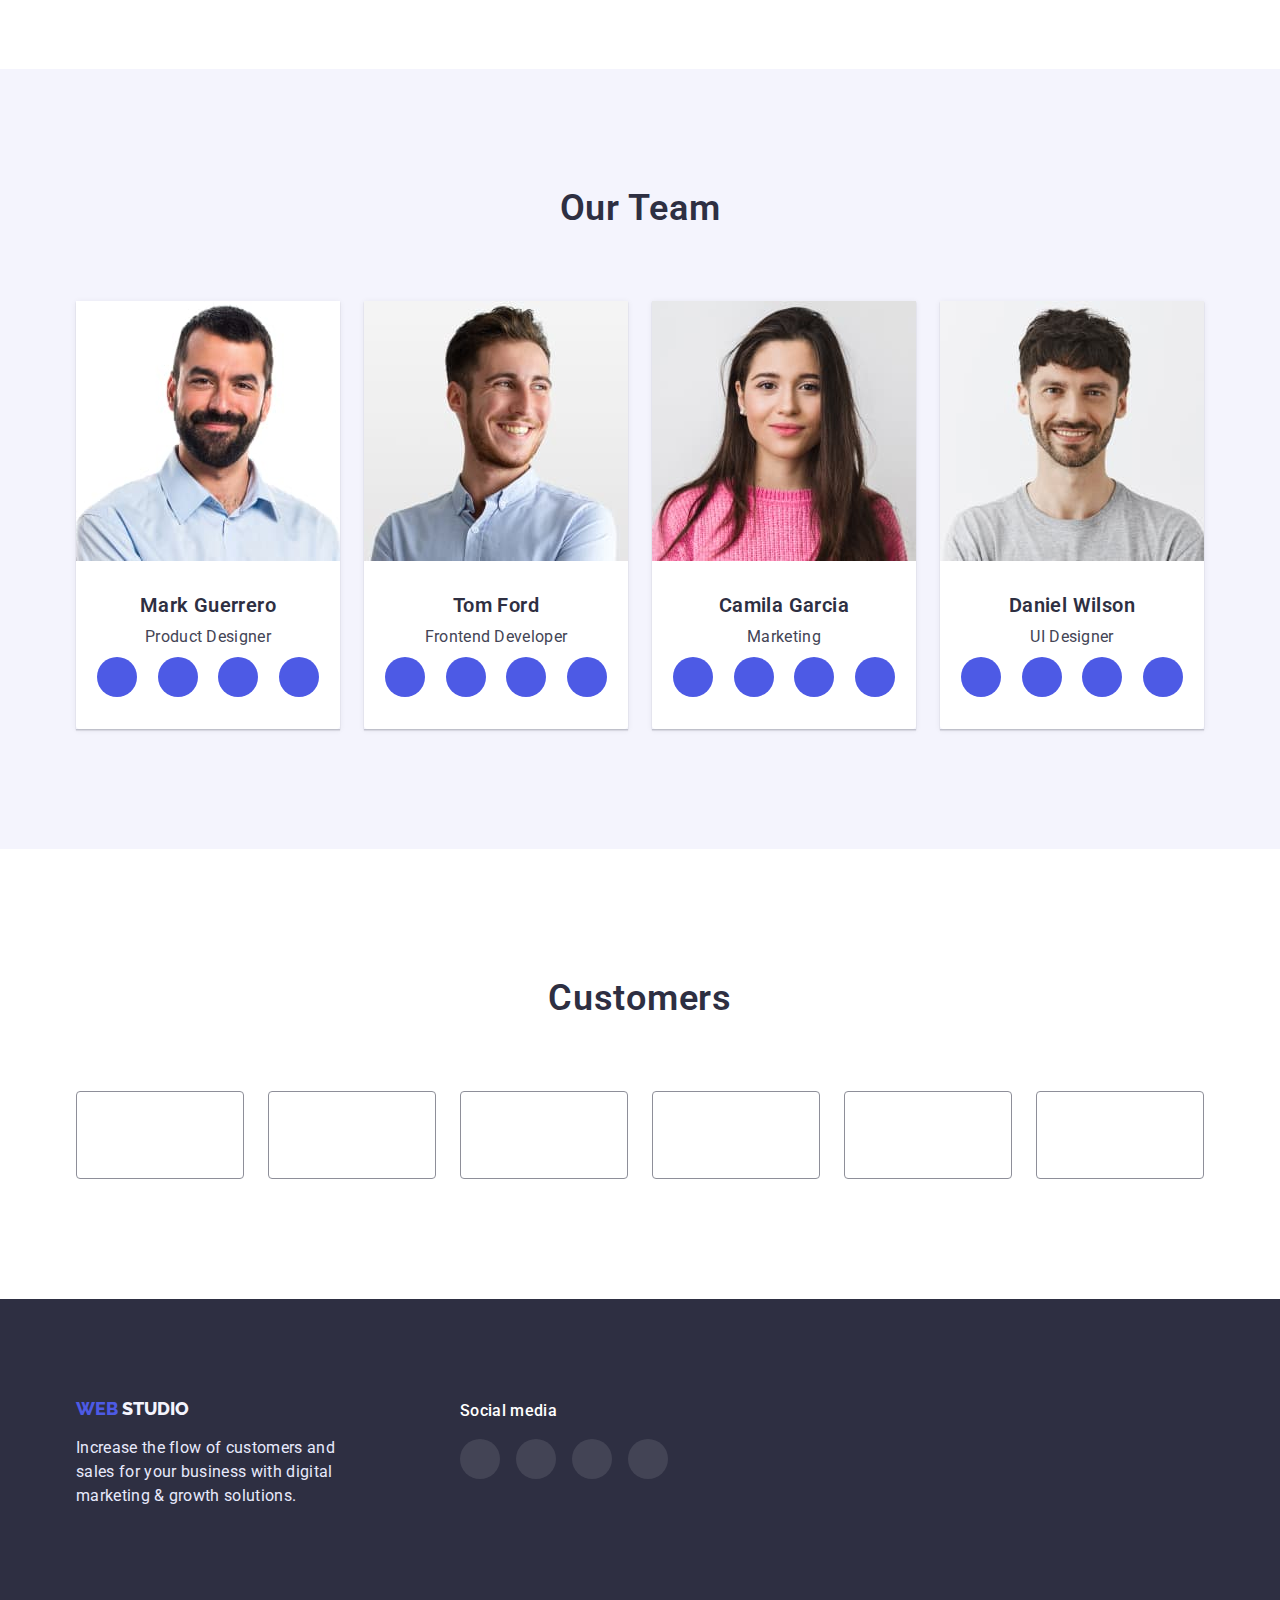
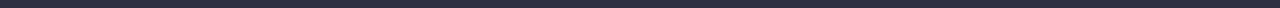
==== commit 0518b7a1: "Create modal window" ====
--- a/index.html
+++ b/index.html
@@ -47,13 +47,21 @@
     </header>
     <main>
       <!--Hero-->
-      <section class="hero">
-          <div class="container overlay"> 
-            
+      <section class="hero"> 
               <h1 class="hero-title">Effective Solutions for Your Business</h1>
-              <button class="hero-btn" type="button">Order Service</button>
-            
-          </div>         
+
+              <button data-modal-open class="hero-btn" type="button">Order Service</button>    
+              <div class="backdrop is-hidden" data-modal>
+                <div class="modal">
+                
+                  <button class="close-btn" data-modal-close>
+                    <svg class="close-icon">
+                      <use href="./images/icons.svg" width="8px" height="8px"></use>
+                    </svg>
+                  </button>
+                  
+                </div>
+              </div>             
       </section>
         
         
@@ -145,110 +153,135 @@
         <ul class="list team-list">
 
           <li class="team-element">
+
             <img class="image" src="./images/img.jpg" alt="Product Designer" width="264">
+
             <div class="team-content">
               <h3 class="title">Mark Guerrero</h3>
               <p class="text">Product Designer</p>
-              <ul class="social-links">
-                <li class="social-link">
-                  <a class="instagram-link" href=""></a>
-                  <svg class="icon">
-                    <use href="./images/icons.svg#icon-instagram"></use>
-                  </svg>
-                </li>
-
-                <li class="social-link">
-                  <a class="twitter-link" href="" ></a>
-                  <svg class="icon">
-                    <use href="./images/icons.svg#icon-twitter"></use>
-                  </svg>
-                </li>
-
-                <li class="social-link">
-                  <a class="facebook-link" href="" ></a>
-                  <svg class="icon">
-                    <use href="./images/icons.svg#icon-facebook-1"></use>
-                  </svg>
-                </li>
-
-                <li class="social-link">
-                  <a class="linkedin-link" href="" ></a>
-                  <svg class="icon">
-                    <use href="./images/icons.svg#icon-linkedin"></use>
-                  </svg>
+
+              <ul class="team sm-links-list">
+
+                <li class="social-links-item">
+                  <a class="social-media-link" href="">
+                    <svg class="icon" width="16px" height="16px">
+                      <use href="./images/icons.svg#icon-instagram"></use>
+                    </svg>
+                  </a>
+                </li>
+
+                <li class="social-links-item">
+                  <a class="social-media-link" href="" >
+                    <svg class="icon" width="16px" height="16px">
+                      <use href="./images/icons.svg#icon-twitter"></use>
+                    </svg>
+                  </a>
+                </li>
+
+                <li class="social-links-item">
+                  <a class="social-media-link" href="" >
+                    <svg class="icon" width="16px" height="16px">
+                      <use href="./images/icons.svg#icon-facebook-1"></use>
+                    </svg>
+                  </a>
+                </li>
+
+                <li class="social-links-item">
+                  <a class="social-media-link" href="" >
+                    <svg class="icon" width="16px" height="16px">
+                      <use href="./images/icons.svg#icon-linkedin"></use>
+                    </svg>
+                  </a>
                 </li> 
               </ul>
             </div>
 
 
           <li class="team-element">
+
             <img class="image" src="./images/img4.jpg" alt="Frontend Developer" width="264">
+
             <div class="team-content">
               <h3 class="title">Tom Ford</h3>
               <p class="text">Frontend Developer</p>
-              <ul class="social-links">
-                <li class="social-link">
-                  <a class="instagram-link" href="" ></a>
-                  <svg class="icon">
-                    <use href="./images/icons.svg#icon-instagram"></use>
-                  </svg>
-                </li>
-
-                <li class="social-link">
-                  <a class="twitter-link" href="" ></a>
-                  <svg class="icon">
-                    <use href="./images/icons.svg#icon-twitter"></use>
-                  </svg>
-                </li>
-
-                <li class="social-link">
-                  <a class="facebook-link" href="" ></a>
-                  <svg class="icon">
-                    <use href="./images/icons.svg#icon-facebook-1"></use>
-                  </svg>
-                </li>
-
-                <li class="social-link">
-                  <a class="linkedin-link" href="" ></a>
-                  <svg class="icon">
-                    <use href="./images/icons.svg#icon-linkedin"></use>
-                  </svg>
+
+              <ul class="team sm-links-list">
+
+                <li class="social-links-item">
+                  <a class="social-media-link" href="">
+                    <svg class="icon" width="16px" height="16px">
+                      <use href="./images/icons.svg#icon-instagram"></use>
+                    </svg>
+                  </a>
+                </li>
+
+                <li class="social-links-item">
+                  <a class="social-media-link" href="" >
+                    <svg class="icon" width="16px" height="16px">
+                      <use href="./images/icons.svg#icon-twitter"></use>
+                    </svg>
+                  </a>
+                </li>
+
+                <li class="social-links-item">
+                  <a class="social-media-link" href="" >
+                    <svg class="icon" width="16px" height="16px">
+                      <use href="./images/icons.svg#icon-facebook-1"></use>
+                    </svg>
+                  </a>
+                </li>
+
+                <li class="social-links-item">
+                  <a class="social-media-link" href="" >
+                    <svg class="icon" width="16px" height="16px">
+                      <use href="./images/icons.svg#icon-linkedin"></use>
+                    </svg>
+                  </a>
                 </li> 
               </ul>
             </div>           
           </li>
+
           <li class="team-element">
+
             <img class="image" src="./images/img5.jpg" alt="Marketing" width="264">
+
             <div class="team-content">
               <h3 class="title">Camila Garcia</h3>
               <p class="text">Marketing</p>
-              <ul class="social-links">
-                <li class="social-link">
-                  <a class="instagram-link" href="" ></a>
-                  <svg class="icon">
-                    <use href="./images/icons.svg#icon-instagram"></use>
-                  </svg>
-                </li>
-
-                <li class="social-link">
-                  <a class="twitter-link" href="" ></a>
-                  <svg class="icon">
-                    <use href="./images/icons.svg#icon-twitter"></use>
-                  </svg>
-                </li>
-
-                <li class="social-link">
-                  <a class="facebook-link" href="" ></a>
-                  <svg class="icon">
-                    <use href="./images/icons.svg#icon-facebook-1"></use>
-                  </svg>
-                </li>
-
-                <li class="social-link">
-                  <a class="linkedin-link" href="" ></a>
-                  <svg class="icon">
-                    <use href="./images/icons.svg#icon-linkedin"></use>
-                  </svg>
+
+              <ul class="team sm-links-list">
+
+                <li class="social-links-item">
+                  <a class="social-media-link" href="">
+                    <svg class="icon" width="16px" height="16px">
+                      <use href="./images/icons.svg#icon-instagram"></use>
+                    </svg>
+                  </a>
+                </li>
+
+                <li class="social-links-item">
+                  <a class="social-media-link" href="" >
+                    <svg class="icon" width="16px" height="16px">
+                      <use href="./images/icons.svg#icon-twitter"></use>
+                    </svg>
+                  </a>
+                </li>
+
+                <li class="social-links-item">
+                  <a class="social-media-link" href="" >
+                    <svg class="icon" width="16px" height="16px">
+                      <use href="./images/icons.svg#icon-facebook-1"></use>
+                    </svg>
+                  </a>
+                </li>
+
+                <li class="social-links-item">
+                  <a class="social-media-link" href="" >
+                    <svg class="icon" width="16px" height="16px">
+                      <use href="./images/icons.svg#icon-linkedin"></use>
+                    </svg>
+                  </a>
                 </li> 
               </ul>
             </div>            
@@ -258,33 +291,38 @@
             <div class="team-content">
               <h3 class="title">Daniel Wilson</h3>
               <p class="text">UI Designer</p>
-              <ul class="social-links">
-                <li class="social-link">
-                  <a class="instagram-link" href="" ></a>
-                  <svg class="icon">
-                    <use href="./images/icons.svg#icon-instagram"></use>
-                  </svg>
-                </li>
-
-                <li class="social-link">
-                  <a class="twitter-link" href="" ></a>
-                  <svg class="icon">
-                    <use href="./images/icons.svg#icon-twitter"></use>
-                  </svg>
-                </li>
-
-                <li class="social-link">
-                  <a class="facebook-link" href="" ></a>
-                  <svg class="icon">
-                    <use href="./images/icons.svg#icon-facebook-1"></use>
-                  </svg>
-                </li>
-
-                <li class="social-link">
-                  <a class="linkedin-link" href="" ></a>
-                  <svg class="icon">
-                    <use href="./images/icons.svg#icon-linkedin"></use>
-                  </svg>
+              <ul class="team sm-links-list">
+
+                <li class="social-links-item">
+                  <a class="social-media-link" href="">
+                    <svg class="icon" width="16px" height="16px">
+                      <use href="./images/icons.svg#icon-instagram"></use>
+                    </svg>
+                  </a>
+                </li>
+
+                <li class="social-links-item">
+                  <a class="social-media-link" href="" >
+                    <svg class="icon" width="16px" height="16px">
+                      <use href="./images/icons.svg#icon-twitter"></use>
+                    </svg>
+                  </a>
+                </li>
+
+                <li class="social-links-item">
+                  <a class="social-media-link" href="" >
+                    <svg class="icon" width="16px" height="16px">
+                      <use href="./images/icons.svg#icon-facebook-1"></use>
+                    </svg>
+                  </a>
+                </li>
+
+                <li class="social-links-item">
+                  <a class="social-media-link" href="" >
+                    <svg class="icon" width="16px" height="16px">
+                      <use href="./images/icons.svg#icon-linkedin"></use>
+                    </svg>
+                  </a>
                 </li> 
               </ul>
             </div>            
@@ -301,57 +339,63 @@
         <ul class="customers-list">
           
           <li class="customer-link">
-            <div class="client-logo">
-            <a href=""></a>
-            <svg class="icon">
-              <use href="./images/icons.svg#icon-group-1"></use>
-            </svg>
-            </div>
-          </li>
-
-          <li class="customer-link">
-            <div class="client-logo">
-              <a href=""></a>
-                <svg class="icon">
-              <use href="./images/icons.svg#icon-group-2"></use>
-            </svg>
-            </div>
-          </li>
-
-          <li class="customer-link">
-            <div class="client-logo">
-              <a href=""></a>
-                <svg class="icon">
-              <use href="./images/icons.svg#icon-group-3"></use>
-            </svg>
-            </div>
-          </li>
-
-          <li class="customer-link">
-            <div class="client-logo">
-              <a href=""></a>
-                <svg class="icon">
-              <use href="./images/icons.svg#icon-group-4"></use>
-            </svg>
-            </div>
-          </li>
-
-          <li class="customer-link">
-            <div class="client-logo">
-              <a href=""></a>
-                <svg class="icon">
-              <use href="./images/icons.svg#icon-group-5"></use>
-            </svg>
-            </div>
-          </li>
-
-          <li class="customer-link">
-            <div class="client-logo">
-              <a href=""></a>
-                <svg class="icon">
-              <use href="./images/icons.svg#icon-group-6"></use>
-            </svg>
-            </div>
+            
+            <a class="client-logo" href="">
+              <svg class="icon current" width="104px" height="56px">
+                <use href="./images/icons.svg#icon-group-1"></use>
+              </svg>
+            </a>
+            
+          </li>
+
+          <li class="customer-link">
+            
+              <a class="client-logo" href="">
+                <svg class="icon current" width="104px" height="56px">
+                  <use href="./images/icons.svg#icon-group-2"></use>
+                </svg>
+              </a>
+            
+          </li>
+
+          <li class="customer-link">
+            
+              <a class="client-logo" href="">
+                <svg class="icon current" width="104px" height="56px">
+                  <use href="./images/icons.svg#icon-group-3"></use>
+                </svg>
+              </a>
+            
+          </li>
+
+          <li class="customer-link">
+            
+              <a class="client-logo" href="">
+                <svg class="icon current" width="104px" height="56px">
+                  <use href="./images/icons.svg#icon-group-4"></use>
+                </svg>
+              </a>
+            
+          </li>
+
+          <li class="customer-link">
+            
+              <a class="client-logo" href="">
+                <svg class="icon current" width="104px" height="56px">
+                  <use href="./images/icons.svg#icon-group-5"></use>
+                </svg>
+              </a>
+            
+          </li>
+
+          <li class="customer-link">
+            
+              <a class="client-logo" href="">
+                <svg class="icon current" width="104px" height="56px">
+                  <use href="./images/icons.svg#icon-group-6"></use>
+                </svg>
+              </a>
+            
           </li>
           
         </ul>
@@ -376,34 +420,38 @@
         <div class="footer-thumb">
           <p class="text link-text">Social media</p>
         
-          <ul class="footer-social-links">  
-            <li class="footer-social-link">
-              
-              <a class="instagram-link" href="" ></a>
-                  <svg class="icon">
+          <ul class="footer sm-links-list"> 
+
+            <li class="social-links-item"> 
+              <a class="social-media-link" href="" >
+                  <svg class="icon" width="24px" height="24px">
                     <use href="./images/icons.svg#icon-instagram"></use>
                   </svg>
+                </a>
             </li>
               
-            <li class="footer-social-link">
-              <a class="twitter-link" href="" ></a>
-                  <svg class="icon">
+            <li>
+              <a class="social-media-link" href="" >
+                  <svg class="icon" width="24px" height="24px">
                     <use href="./images/icons.svg#icon-twitter"></use>
                   </svg>
+                </a>
             </li>
 
-            <li class="footer-social-link">
-              <a class="facebook-link" href="" ></a>
-                  <svg class="icon">
+            <li>
+              <a class="social-media-link" href="">
+                  <svg class="icon" width="24px" height="24px">
                     <use href="./images/icons.svg#icon-facebook-1"></use>
                   </svg>
+                </a>
             </li>
 
-            <li class="footer-social-link">
-              <a class="linkedin-link" href="" ></a>
-                  <svg class="icon">
+            <li>
+              <a class="social-media-link" href="">
+                  <svg class="icon" width="24px" height="24px">
                     <use href="./images/icons.svg#icon-linkedin"></use>
                   </svg>
+              </a>
             </li>
        
           </ul>
@@ -412,6 +460,7 @@
       </div>
       
     </footer>
+    <script src="./js/modal.js"></script>
   </body>
 </html>
 
--- a/css/styles.css
+++ b/css/styles.css
@@ -15,8 +15,8 @@
 }
 
 *,
-*: :before,
-*: :after {
+* :before,
+* :after {
 box-sizing: inherit;
 }
 
@@ -189,22 +189,17 @@
     text-align: center;
     background-color: var(--dark);
 
-    }
-
-.container.overlay {
     max-width: 1440px;
     height: 600px;
     margin-right: auto;
     margin-left: auto;
-
-    background-image: linear-gradient(rgba(46, 47, 66, 0.7), rgba(46, 47, 66, 0.7)),
-    url(../images/people-office.jpg);
+    
+     background-image: linear-gradient(rgba(46, 47, 66, 0.7), rgba(46, 47, 66, 0.7)),
+        url(../images/people-office.jpg);
     background-size: cover;
     background-repeat: no-repeat;
     background-position: center;
-}
-
-
+    }
 
 .hero-title {
     color: var(--white);
@@ -245,8 +240,74 @@
     font-family: inherit;
 }
 
-
-.work-title, .team-title, .portfolio-title {
+.backdrop {
+    position: fixed;
+    top: 0;
+    left: 0;
+    width: 100%;
+    height: 100%;
+    background: rgba(46, 47, 66, 0.4);
+}
+
+.modal {
+    
+    position: absolute;
+    top: 50%;
+    left: 50%;
+    transform: translate(-50%, -50%);
+    min-height: 576px;
+    min-width: 408px;
+     
+    background-color: #FCFCFC;
+
+}
+
+.backdrop.is-hidden {
+    opacity: 0;
+    pointer-events: none;
+}
+
+.close-btn {
+    display: flex;
+    background-color: #E7E9FC;
+
+    width: 24px;
+    height: 24px;
+    padding: 0;
+    margin-left: auto;
+    margin-top: 24px;
+    margin-right: 24px;
+
+    border: 1px solid rgba(0, 0, 0, 0.1);
+    border-radius: 50%;
+    justify-content: center;
+
+
+    /* width: 24px;
+    height: 24px;
+    
+    margin-left: auto;
+    margin-top: 24px;
+    margin-right: 24px;
+    padding: 0;
+
+    background-color: #E7E9FC;
+    border: 1px solid rgba(0, 0, 0, 0.1);
+    border-radius: 50%;
+
+    background-image: url(../images/close.svg);
+    background-repeat: no-repeat;
+    background-position: 50% 50%;
+    background-size: 8px 8px; */
+}
+
+.close-icon {
+    width: 8px;
+    height: 8px;
+    align-self: center;
+}
+
+.work-title, .team-title, .portfolio-title, .customers-title {
     color: var(--dark);
 
     font-weight: 600;
@@ -264,42 +325,32 @@
     padding-bottom: 120px;
 }
 
+
 .feature-list {
     display: flex;
 }
 
 .feature-list .item {
     width: 264px;
-}
-
-.feature-list > .item::before { 
-    content: "";
+    
+}
+
+.thumb {
+    background-color: #F4F4FD;
     height: 112px;
-    display: block;
-    outline: 1px solid black;
-    background-size: auto;
-    background-repeat: no-repeat;
-    background-position: center;
-    background-color: #F4F4FD;
+    display: flex;
+    justify-content: center;
     border-radius: 4px;
-
     margin-bottom: 8px;
     
-}
-
-.item.antenna::before {
-    background-image: url(../images/antenna.svg)
-}
-
-.item.clock::before {
-    background-image: url(../images/clock.svg);
-}
-
-.item.diagram::before {
-   background-image: url(../images/diagram.svg); 
-}
-.item.astronaut::before {
-    background-image: url(../images/astronaut.svg);
+    
+}
+
+.feature-icon {
+   width: 64px;
+   height: 64px;
+   align-self: center;
+   
 }
 
 .feature-list .item:not(:last-child) {
@@ -357,7 +408,7 @@
     letter-spacing: 0.02em;
 }
 
-.work-title, .team-title {
+.work-title, .team-title, .customers-title {
     margin-bottom: 72px;
 }
 
@@ -367,7 +418,6 @@
     background-color: var(--light);
     padding-top: 120px;
     padding-bottom: 120px;
-
 }
 
 .team-list {
@@ -375,6 +425,7 @@
 }
 
 .team-element {
+    display: block;
     margin-right: 24px;
 
     box-shadow: 0px 1px 6px rgba(46, 47, 66, 0.08), 0px 1px 1px rgba(46, 47, 66, 0.16), 0px 2px 1px rgba(46, 47, 66, 0.08);
@@ -394,13 +445,109 @@
 
     padding-top: 32px;
     padding-bottom: 32px;
+    
 
     text-align: center;
 
     border-radius: 0px 0px 4px 4px;
 }
 
+.sm-links-list {
+    display: flex;
+    list-style: none;
+    padding: 0;   
+}
+
+.team.sm-links-list {
+    margin-top: 8px;
+    justify-content: space-evenly;
+    background-color: inherit;
+}
+
+.social-media-link {
+    display: flex;
+    width: 40px;
+    height: 40px;
+    
+    border-radius: 50%;
+
+    cursor: pointer;
+
+    justify-content: center; 
+}
+
+.team .social-media-link {
+    background-color: var(--primary-brand)
+}
+
+.team .social-media-link:hover,
+.team .social-media-link:focus {
+    background-color: var(--pressed-state);
+    
+}
+
+.social-link .icon {
+    width: 16px;
+    height: 16px;
+    
+    align-self: center; 
+    
+}
+
+/*Customers*/
+
+.customers {
+    padding-bottom: 120px;
+    padding-top: 130px;
+}
+
+.customers-list {
+    list-style: none;
+
+    display: flex;
+    flex-direction: row;
+    justify-content: space-between;
+   
+    padding: 0;
+    margin: 0;   
+}
+
+.customer-link {
+    width: 168px;
+    height: 88px;
+}
+
+.client-logo {
+    display: flex;
+    justify-content: center;
+
+    width: 100%;
+    height: 100%;
+    border: 1px solid #8E8F99;
+    border-radius: 4px;
+}
+
+.client-logo:hover,
+.client-logo:focus {
+    border: 1px solid var(--pressed-state);
+}
+
+.icon {
+    
+    align-self: center; 
+    fill: #8E8F99;     
+}
+
+.icon.current:hover,
+.icon.current:focus {
+    fill: var(--pressed-state);
+}
+
 /*Footer*/
+
+.footer .container {
+    display: flex;
+}
 
 .footer {
     background-color: var(--dark);
@@ -408,11 +555,47 @@
     padding-bottom: 100px;
 }
 
+.footer-content {
+    display: block;
+    margin-right: 120px;
+}
+
 .text.footer-text {
     color: var(--accent); 
-    width: 264px;
-    
-}
+    width: 264px; 
+}
+
+.footer-thumb {
+    display: block; 
+}
+
+.text.link-text {
+
+    font-weight: 500;
+    font-size: 16px;
+    line-height: 1.5;
+
+    letter-spacing: 0.02em;
+
+    color: #FFFFFF;
+}
+
+.footer.sm-links-list {
+    gap: 16px;
+    
+    margin-top: 16px; 
+    padding: 0;
+} 
+
+.footer .social-media-link {
+    background: rgba(255, 255, 255, 0.1);
+}
+
+.social-media-link:hover,
+.social-media-link:focus {
+    background-color: var(--success)
+}
+
 
 /*Портфоліо*/
 
@@ -481,25 +664,83 @@
     
 }
 
-.project-element {
+.project-link {
     margin-right: 24px;
     margin-bottom: 48px;
-}
-
-.project-element:nth-child(3n) {
+
+    cursor: pointer;
+}
+
+.project-link:hover,
+.project-link:focus {
+    box-shadow: 0px 1px 6px rgba(46, 47, 66, 0.08);
+}
+
+.project-link:nth-child(3n) {
     margin-right: 0;
 }
 
-.project-element:nth-last-child(-n + 3) {
+.project-link:nth-last-child(-n + 3) {
     margin-bottom: 0;
 }
 
+
 .project-content {
-    padding-top: 0;
-    padding-bottom: 0;
-    padding-left: 16px;
-    padding-right: 16px;
+    
+    padding: 32px 16px;
     border-left: 1px solid #E7E9FC;;
     border-right: 1px solid #E7E9FC;
-    border-bottom: 1px solid #E7E9FC;
-}
+    border-bottom: 1px solid #E7E9FC;    
+}
+
+.project-thumb {
+    position: relative;
+    overflow: hidden;
+}
+
+.overlay {
+    position: absolute;
+    top: 0;
+    left: 0;
+    width: 100%;
+    height: 100%;
+    background-color: var(--primary-brand);
+    transform: translatey(100%);
+    transition: transform 250ms ease;
+}
+
+.overlay-text {
+    font-size: 16px;
+    line-height: 1.5;
+        
+    letter-spacing: 0.02em;
+    color: var(--light);
+    text-align: justify;
+    padding-top: 40px;
+    padding-right: 32px;
+    padding-left: 32px;
+}
+
+.project-thumb:hover .overlay,
+.project-thumb:focus .overlay {
+transform: translatey(0);
+}
+ 
+
+/* .project-thumb::before {
+    display: inline-block;
+    content: '';
+    width: 100%;
+    height: 100%;
+    top: 0;
+    left: 0;
+    background-color: var(--primary-brand);
+    position: absolute;
+    opacity: 0;
+    transform: translatey(100%);
+}
+
+.project-thumb:hover::before {
+    opacity: 1;
+    transform: translatey(0);
+} */
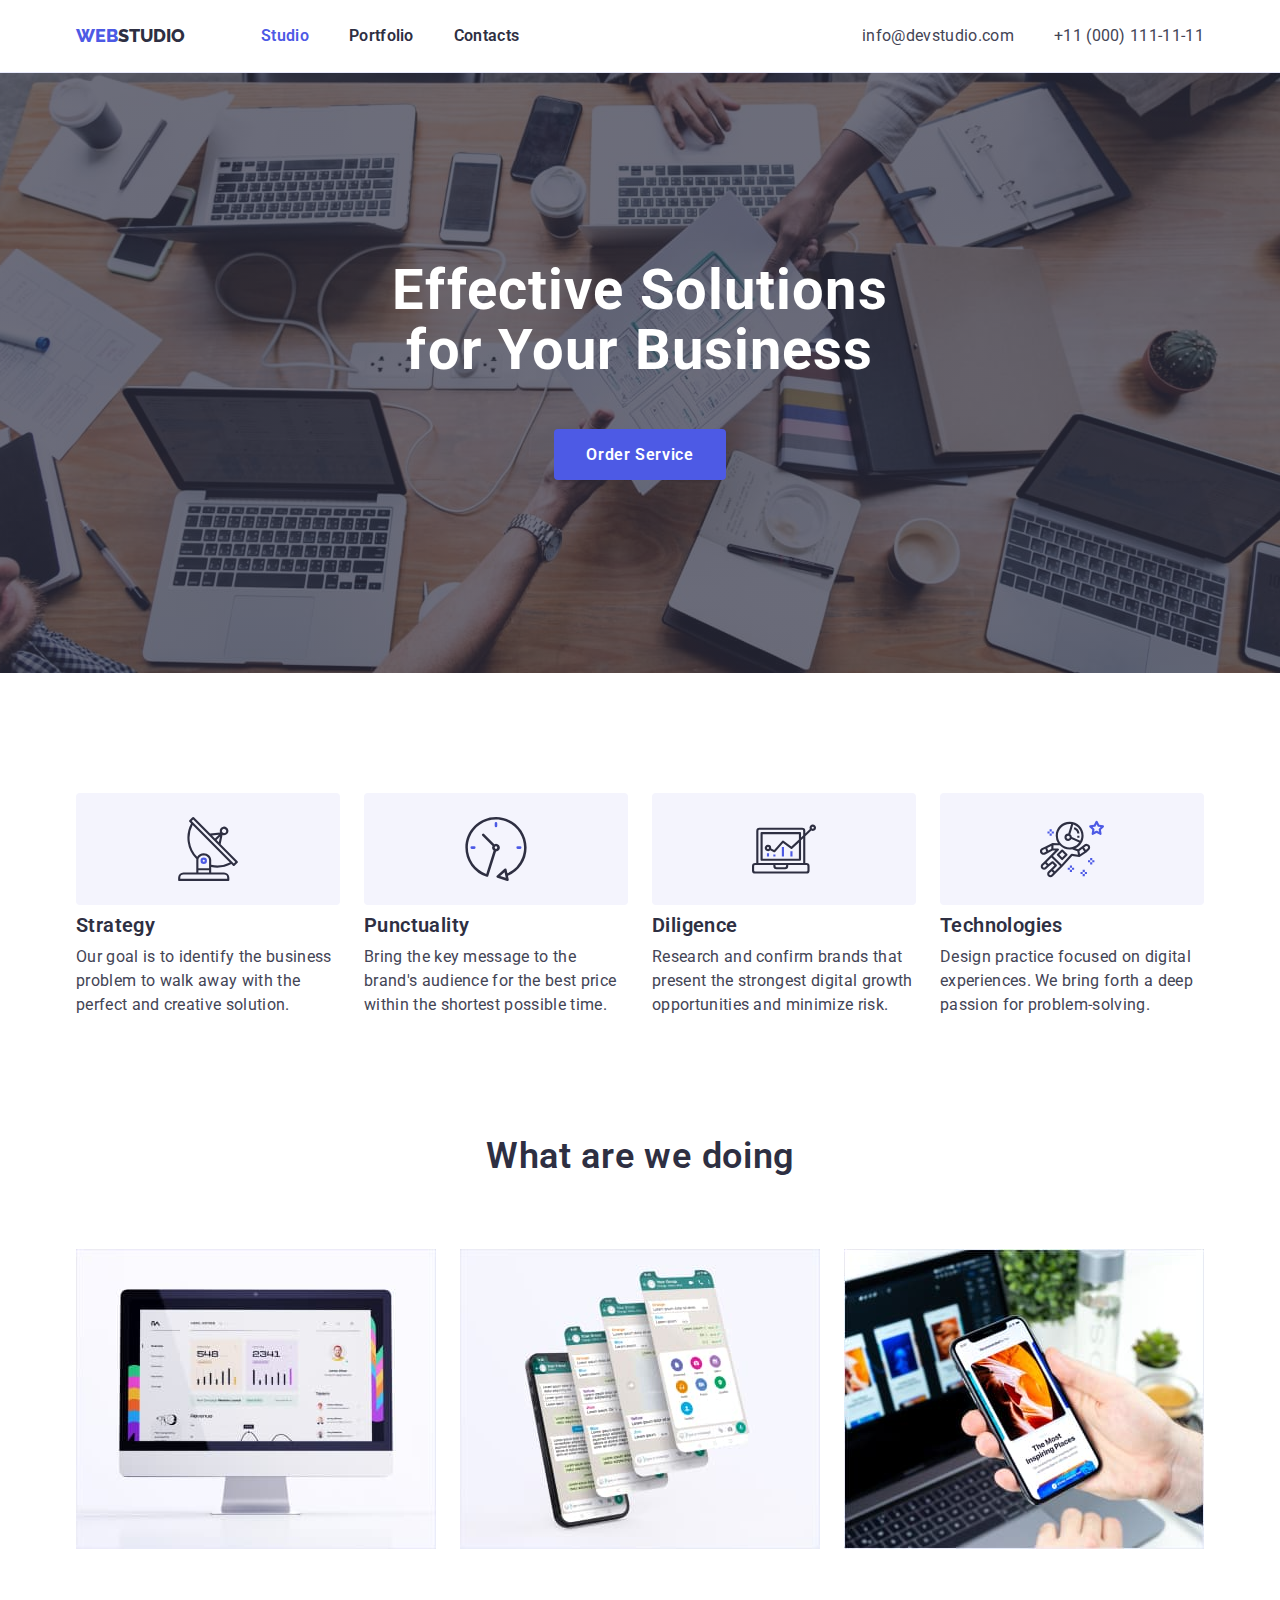
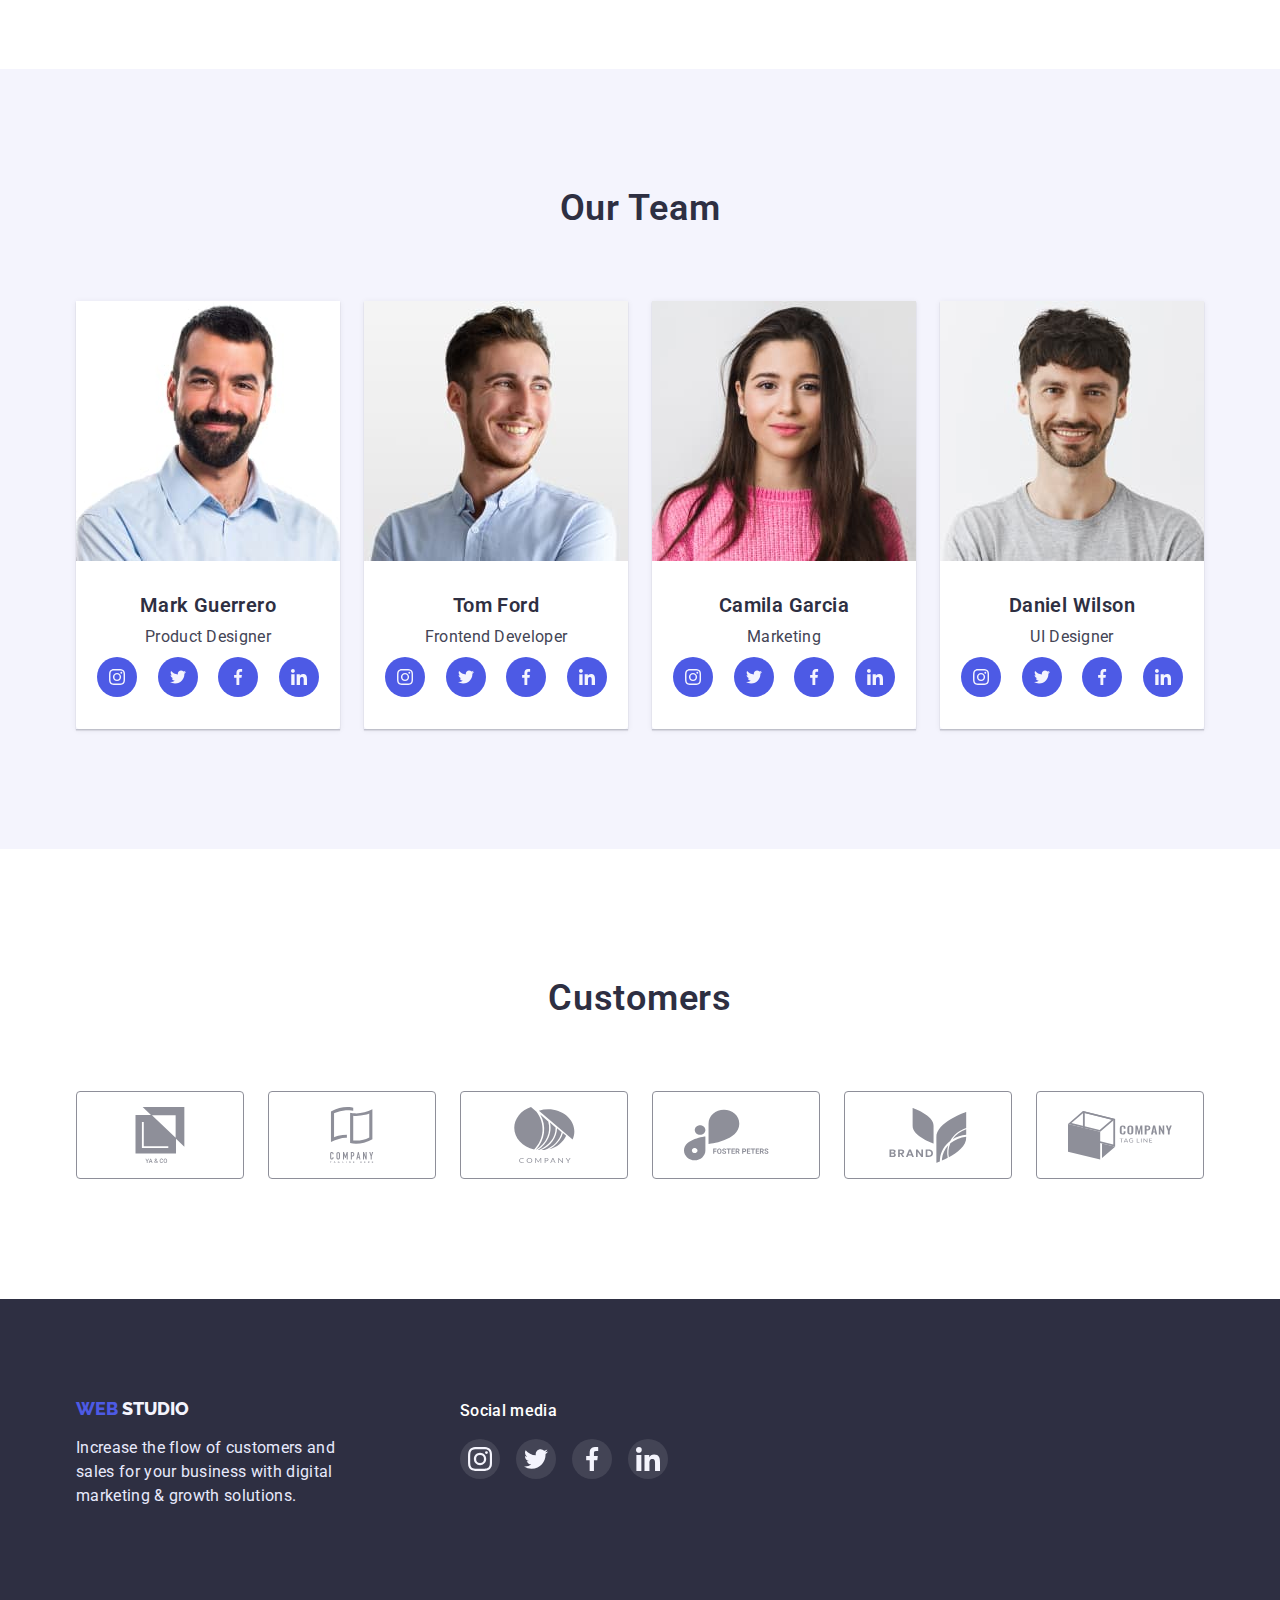
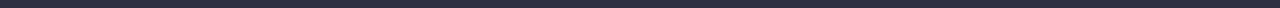
==== commit 10f6915e: "update Portfolio" ====
--- a/index.html
+++ b/index.html
@@ -56,10 +56,10 @@
                 
                   <button class="close-btn" data-modal-close>
                     <svg class="close-icon">
-                      <use href="./images/icons.svg" width="8px" height="8px"></use>
+                      <use href="./images/icons.svg#icon-close-black-18dp-2-1-" width="8px" height="8px"></use>
                     </svg>
                   </button>
-                  
+
                 </div>
               </div>             
       </section>
--- a/css/styles.css
+++ b/css/styles.css
@@ -281,24 +281,6 @@
     border: 1px solid rgba(0, 0, 0, 0.1);
     border-radius: 50%;
     justify-content: center;
-
-
-    /* width: 24px;
-    height: 24px;
-    
-    margin-left: auto;
-    margin-top: 24px;
-    margin-right: 24px;
-    padding: 0;
-
-    background-color: #E7E9FC;
-    border: 1px solid rgba(0, 0, 0, 0.1);
-    border-radius: 50%;
-
-    background-image: url(../images/close.svg);
-    background-repeat: no-repeat;
-    background-position: 50% 50%;
-    background-size: 8px 8px; */
 }
 
 .close-icon {
@@ -721,26 +703,8 @@
     padding-left: 32px;
 }
 
-.project-thumb:hover .overlay,
-.project-thumb:focus .overlay {
+.project-link:hover .overlay,
+.project-link:focus .overlay {
 transform: translatey(0);
 }
- 
-
-/* .project-thumb::before {
-    display: inline-block;
-    content: '';
-    width: 100%;
-    height: 100%;
-    top: 0;
-    left: 0;
-    background-color: var(--primary-brand);
-    position: absolute;
-    opacity: 0;
-    transform: translatey(100%);
-}
-
-.project-thumb:hover::before {
-    opacity: 1;
-    transform: translatey(0);
-} */
+ 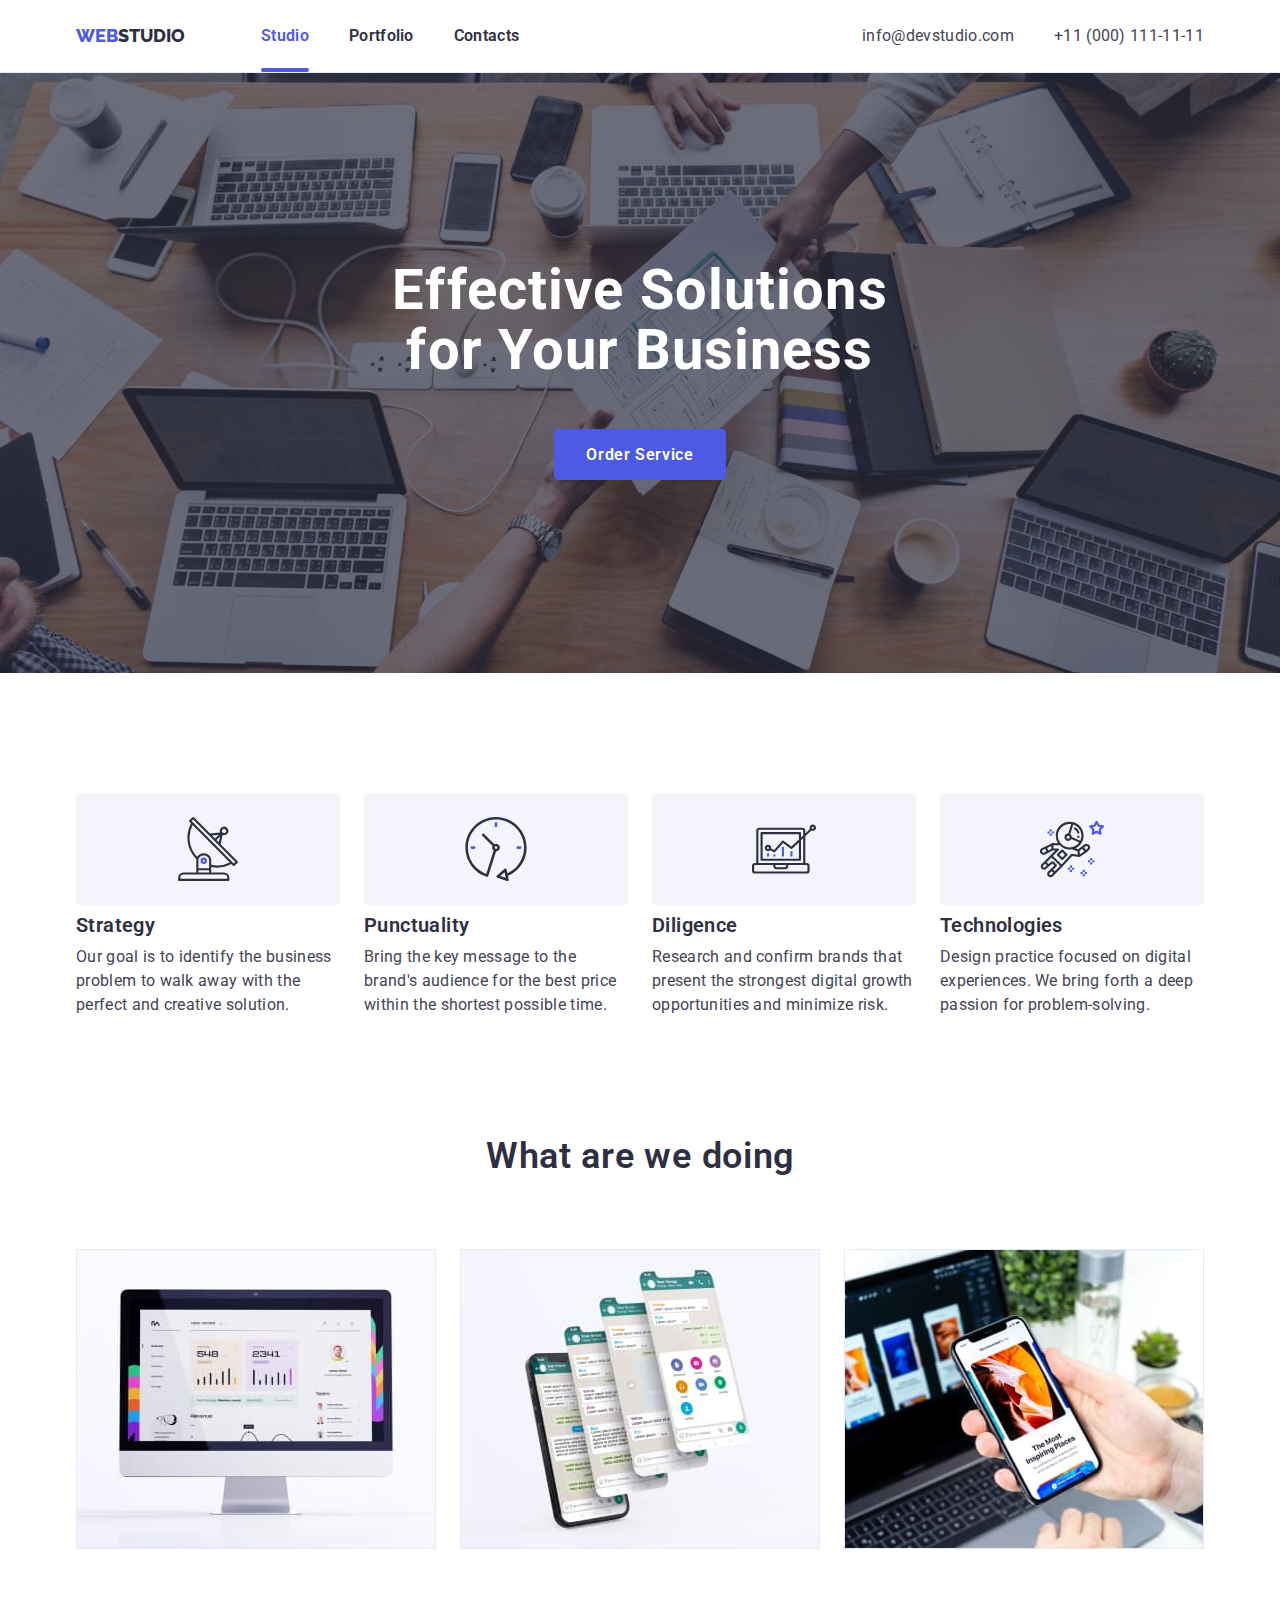
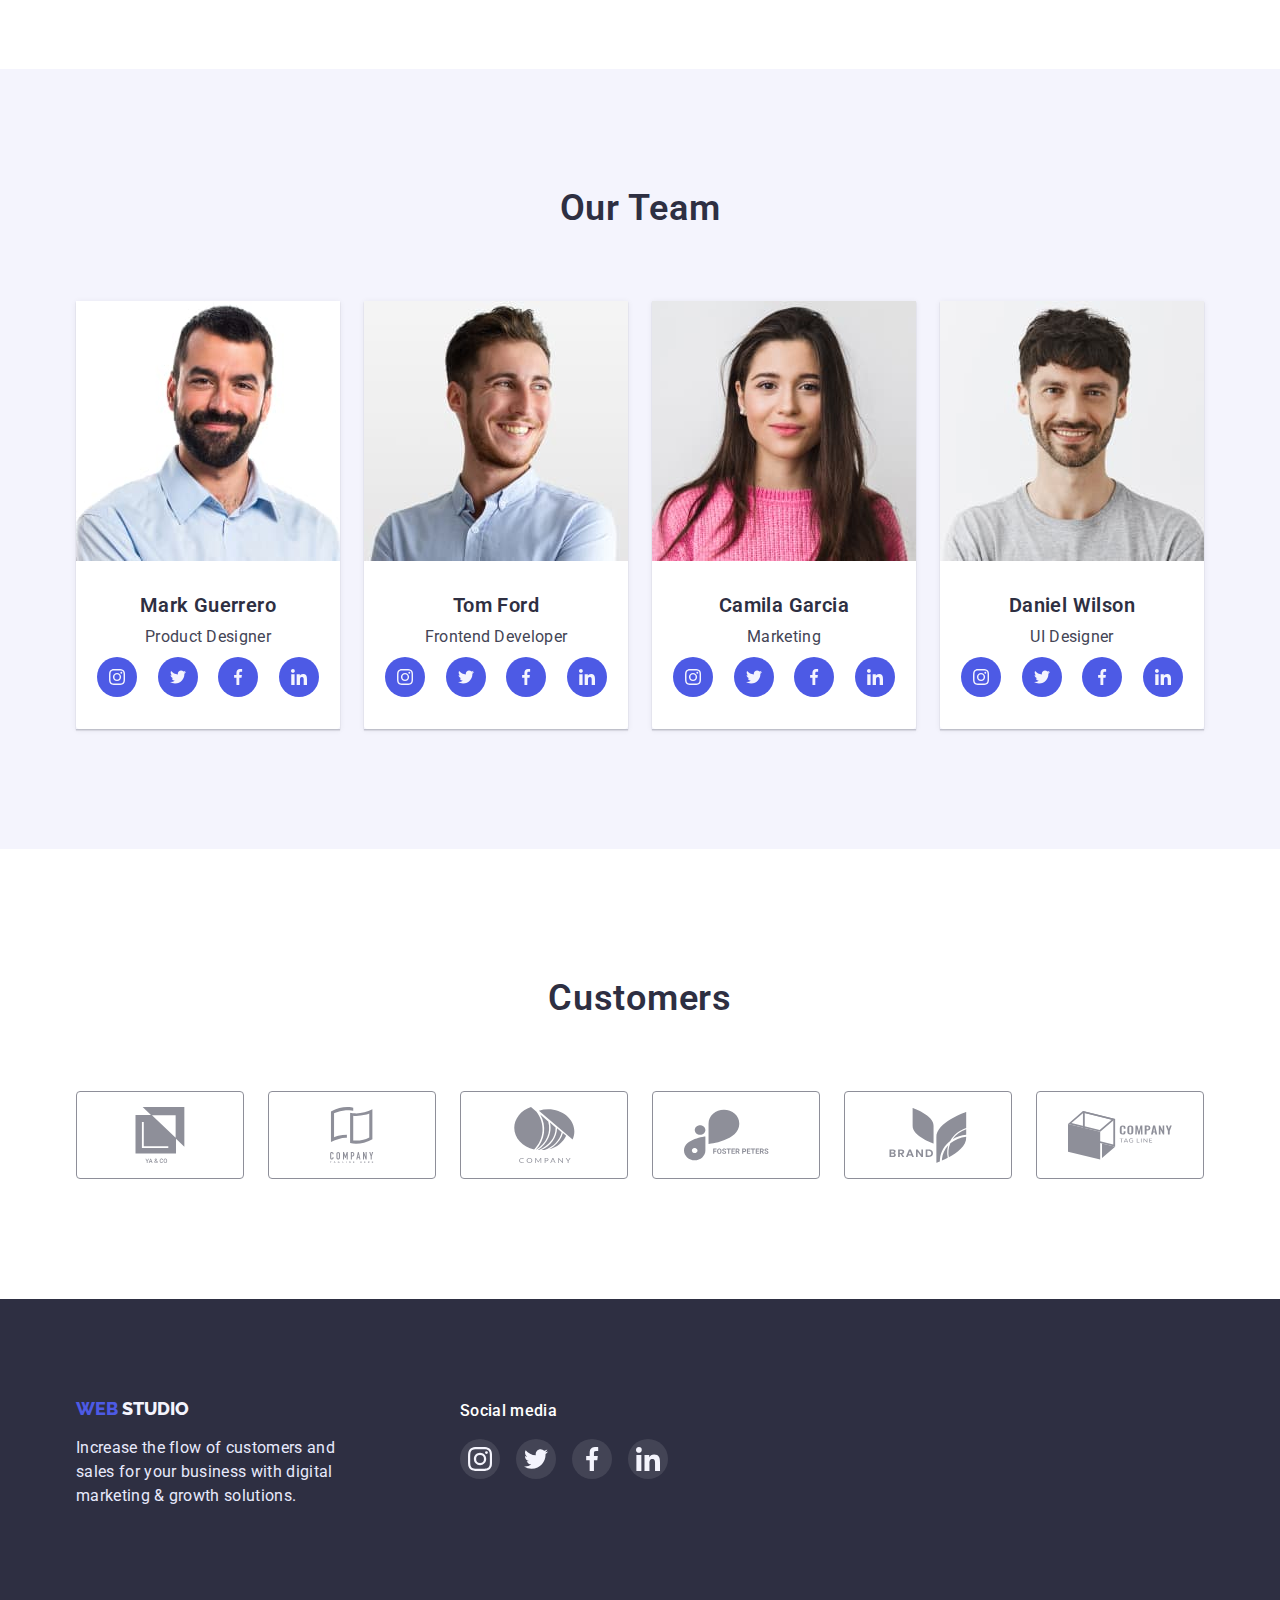
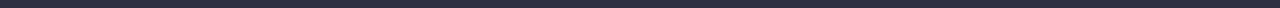
==== commit 5b8a1e93: "update css transition" ====
--- a/index.html
+++ b/index.html
@@ -21,9 +21,12 @@
                 <span class="web">Web</span><span class="studio">Studio</span> 
               </a>
               <ul class="site-nav list">
-                <li class="item">
+                
+                  <li class="item">
                    <a class="link  current" href="./index.html">Studio</a>
                 </li>
+                
+                
                 <li class="item">
                     <a class="link" href="./portfolio.html">Portfolio</a>
                 </li>
--- a/css/styles.css
+++ b/css/styles.css
@@ -118,6 +118,8 @@
 }
 
 .site-nav .link {
+    position: relative;
+
     display: block;
 
     color: var(--dark);
@@ -130,20 +132,35 @@
 
     padding-top: 24px;
     padding-bottom: 24px;
-}
-
-.link:hover {
-    color: var(--primary-brand);
-}
-
+
+    transition: color 250ms cubic-bezier(0.4, 0, 0.2, 1);
+}
+
+.link:hover,
 .link:focus {
     color: var(--primary-brand);
+
+    
+
 }
 
 .link.current {
     color: var(--primary-brand);
 }
 
+.link.current:after {
+    position: absolute;
+    left: 0;
+    bottom: 0;
+
+    content: '';
+    display: block;
+    width: 100%;
+    height: 4px;
+    background-color: var(--primary-brand);
+    border-radius: 2px;
+}
+
 /*Contacts*/
 
 .contacts {
@@ -161,12 +178,11 @@
     line-height: 1.5;
 
     letter-spacing: 0.02em;
-}
-
-.contact-link:hover {
-    color: var(--primary-brand);
-}
-
+
+    transition: color 250ms cubic-bezier(0.4, 0, 0.2, 1);;
+}
+
+.contact-link:hover,
 .contact-link:focus {
     color: var(--primary-brand);
 }
@@ -517,8 +533,9 @@
 .icon {
     
     align-self: center; 
-    fill: #8E8F99;     
-}
+    fill: #8E8F99;  
+}   
+    
 
 .icon.current:hover,
 .icon.current:focus {
@@ -701,10 +718,12 @@
     padding-top: 40px;
     padding-right: 32px;
     padding-left: 32px;
+
 }
 
 .project-link:hover .overlay,
 .project-link:focus .overlay {
 transform: translatey(0);
 }
- + 
+
